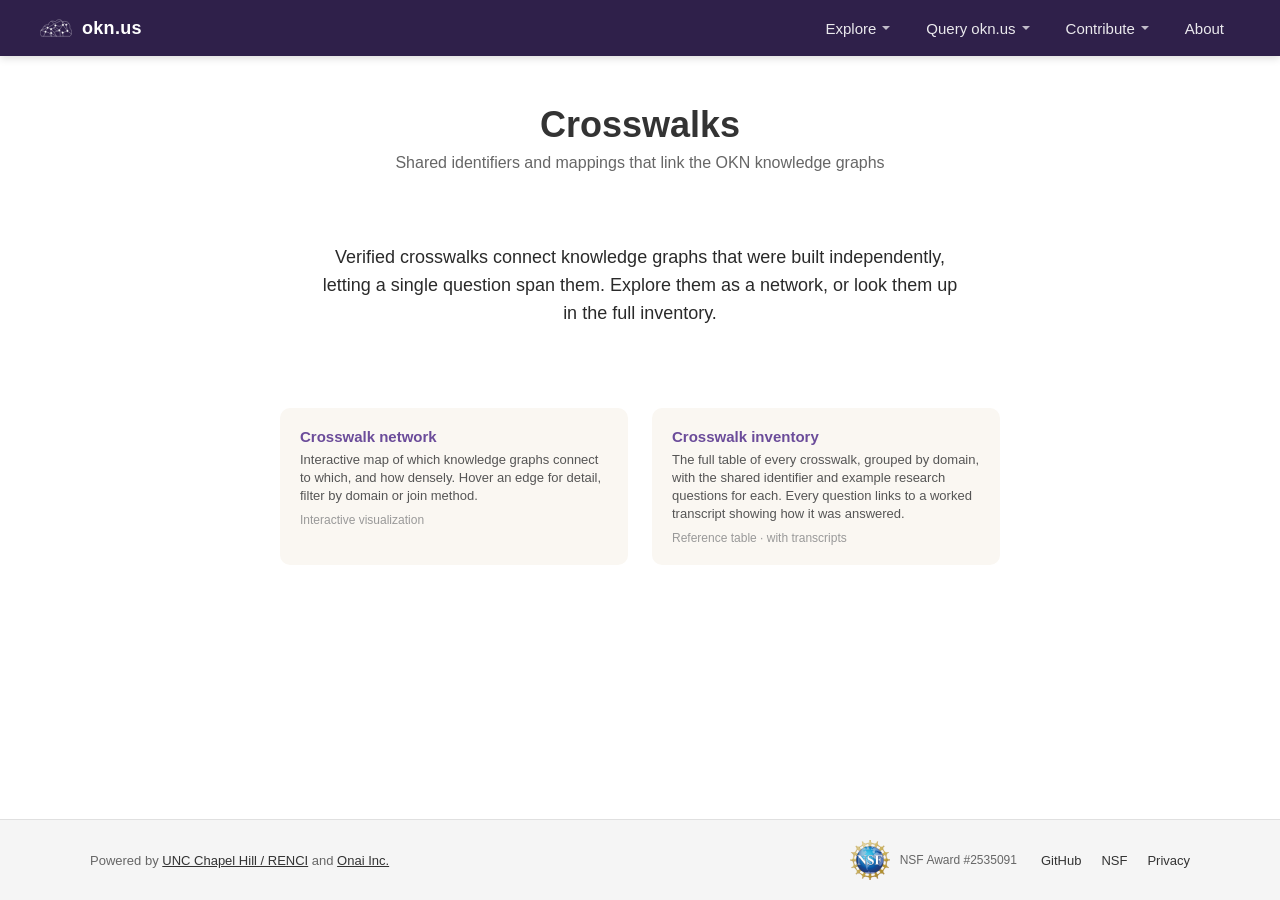
==== crosswalks.html @ b3be62c3 "okn.us redesign review build Four hero boxes (View the graphs, Explore Crosswalks, Search with AI As" ====
<!DOCTYPE html>
<html>

<head>
    <meta charset="UTF-8">
    <meta name="viewport" content="width=device-width, initial-scale=1.0">
    <title>Crosswalks — Open Knowledge Network</title>

    <link rel="icon" type="image/png" href="resources/favicon.png">

    <!-- Design System -->
    <link rel="stylesheet" type="text/css" href="css/design-system.css">

    <!-- Header Styles -->
    <link rel="stylesheet" type="text/css" href="css/header.css">

    <!-- Main Application Styles -->
    <link rel="stylesheet" type="text/css" href="css/app.css">
</head>

<body>
    <!-- Navbar -->
    <header id="site-header" class="site-navbar">
        <div class="navbar-inner">
            <div class="navbar-left">
                <button class="navbar-hamburger" id="hamburger-btn" aria-label="Menu">
                    <span></span><span></span><span></span>
                </button>
                <a href="index.html" class="navbar-brand">
                    <img src="resources/logo-small.svg" alt="OKN" class="navbar-logo" />
                    <span class="navbar-brand-text">okn.us</span>
                </a>
            </div>
            <nav class="navbar-links" id="navbar-links">

                <div class="nav-dropdown">
                    <button class="nav-link nav-dropdown-toggle">Explore</button>
                    <div class="nav-dropdown-menu">

                        <a href="https://registry.okn.us/" class="nav-dropdown-item">Fabric</a>

                        <a href="https://registry.okn.us/registry/" class="nav-dropdown-item">okn.us Registry</a>

                        <a href="https://apps.okn.us/embeddings/" class="nav-dropdown-item">Embeddings</a>

                    </div>
                </div>

                <div class="nav-dropdown">
                    <button class="nav-link nav-dropdown-toggle">Query okn.us</button>
                    <div class="nav-dropdown-menu">

                        <a href="https://apps.okn.us/" class="nav-dropdown-item">SPARQL</a>

                        <a href="https://registry.okn.us/query/query-page/" class="nav-dropdown-item">Query Tool</a>

                        <a href="https://registry.okn.us/query/sample-query-library/" class="nav-dropdown-item">Sample Query Library</a>

                        <a href="https://okn.us/mcp" class="nav-dropdown-item">MCP Server</a>

                    </div>
                </div>

                <div class="nav-dropdown">
                    <button class="nav-link nav-dropdown-toggle">Contribute</button>
                    <div class="nav-dropdown-menu">

                        <a href="https://registry.okn.us/book/" class="nav-dropdown-item">Building Graphs</a>

                        <a href="https://registry.okn.us/help/" class="nav-dropdown-item">Uploading Graphs</a>

                    </div>
                </div>

                <a href="https://www.proto-okn.net/" class="nav-link">About</a>

            </nav>
        </div>
    </header>

    <!-- Mobile nav drawer -->
    <div class="mobile-nav-overlay" id="mobile-nav-overlay"></div>
    <nav class="mobile-nav-drawer" id="mobile-nav-drawer">
        <button class="mobile-nav-close" id="mobile-nav-close" aria-label="Close menu">&times;</button>

        <div class="mobile-nav-group">
            <span class="mobile-nav-heading">Explore</span>

            <a href="https://registry.okn.us/" class="mobile-nav-link">Fabric</a>

            <a href="https://registry.okn.us/registry/" class="mobile-nav-link">okn.us Registry</a>

            <a href="https://apps.okn.us/embeddings/" class="mobile-nav-link">Embeddings</a>

        </div>

        <div class="mobile-nav-group">
            <span class="mobile-nav-heading">Query okn.us</span>

            <a href="https://apps.okn.us/" class="mobile-nav-link">SPARQL</a>

            <a href="https://registry.okn.us/query/query-page/" class="mobile-nav-link">Query Tool</a>

            <a href="https://registry.okn.us/query/sample-query-library/" class="mobile-nav-link">Sample Query Library</a>

            <a href="https://okn.us/mcp" class="mobile-nav-link">MCP Server</a>

        </div>

        <div class="mobile-nav-group">
            <span class="mobile-nav-heading">Contribute</span>

            <a href="https://registry.okn.us/book/" class="mobile-nav-link">Building Graphs</a>

            <a href="https://registry.okn.us/help/" class="mobile-nav-link">Uploading Graphs</a>

        </div>

        <a href="https://www.proto-okn.net/" class="mobile-nav-link">About</a>

    </nav>


    <!-- Hero Section -->
    <section class="landing-hero">
        <h1 class="hero-title">Crosswalks</h1>
        <p class="hero-subtitle">Shared identifiers and mappings that link the OKN knowledge graphs</p>

        <p class="hero-blurb">Verified crosswalks connect knowledge graphs that were built independently, letting a
            single question span them. Explore them as a network, or look them up in the full inventory.</p>
    </section>

    <!-- Crosswalk destinations -->
    <section class="section-cards section-use-cases">
        <div class="section-cards-inner">
            <div class="use-cases-grid use-cases-grid-two">

                <a href="https://sbl-sdsc.github.io/mcp-okn/docs/crosswalks/crosswalk-network.html" class="use-case-card" target="_blank" rel="noopener noreferrer">
                    <strong class="use-case-title">Crosswalk network</strong>
                    <span class="use-case-desc">Interactive map of which knowledge graphs connect to which, and how densely. Hover an edge for detail, filter by domain or join method.</span>
                    <span class="use-case-graphs">Interactive visualization</span>
                </a>

                <a href="https://sbl-sdsc.github.io/mcp-okn/docs/crosswalks/proto-okn-crosswalk-inventory.html" class="use-case-card" target="_blank" rel="noopener noreferrer">
                    <strong class="use-case-title">Crosswalk inventory</strong>
                    <span class="use-case-desc">The full table of every crosswalk, grouped by domain, with the shared identifier and example research questions for each. Every question links to a worked transcript showing how it was answered.</span>
                    <span class="use-case-graphs">Reference table · with transcripts</span>
                </a>

            </div>
        </div>
    </section>


    <!-- Footer -->
    <footer class="site-footer">
        <div class="footer-inner">
            <div class="footer-left">
                <span class="footer-powered">Powered by <a href="https://renci.org/" target="_blank" rel="noopener noreferrer" class="footer-link-inline">UNC Chapel Hill / RENCI</a> and <a href="http://www.onai.com" target="_blank" rel="noopener noreferrer" class="footer-link-inline">Onai Inc.</a></span>
            </div>
            <div class="footer-nsf">
                <img src="resources/NSF_Official_logo_RGB.png" alt="National Science Foundation" class="nsf-logo" />
                <span class="nsf-award">NSF Award #2535091</span>
            </div>
            <div class="footer-links">

                <a href="https://github.com/frink-okn/okn-registry/" class="footer-link" target="_blank" rel="noopener noreferrer">GitHub</a>

                <a href="https://www.nsf.gov/" class="footer-link" target="_blank" rel="noopener noreferrer">NSF</a>

                <a href="https://okn.us/privacy" class="footer-link" >Privacy</a>

            </div>
        </div>
    </footer>

    <!-- Hamburger menu script -->
    <script>
    (function() {
        var btn = document.getElementById('hamburger-btn');
        var drawer = document.getElementById('mobile-nav-drawer');
        var overlay = document.getElementById('mobile-nav-overlay');
        var closeBtn = document.getElementById('mobile-nav-close');
        function openMenu() { drawer.classList.add('open'); overlay.classList.add('visible'); document.body.style.overflow = 'hidden'; }
        function closeMenu() { drawer.classList.remove('open'); overlay.classList.remove('visible'); document.body.style.overflow = ''; }
        btn.addEventListener('click', openMenu);
        closeBtn.addEventListener('click', closeMenu);
        overlay.addEventListener('click', closeMenu);
    })();
    </script>

</body>

</html>
---- css/design-system.css ----
/**
 * Proto-OKN Design System
 * CSS Custom Properties and Design Tokens
 */

:root {
    /* ===== Color Palette ===== */
    --color-primary-purple: #6B4C9A;
    --color-light-purple: #9659FF;
    --color-purple-gradient-start: #6B4C9A;
    --color-purple-gradient-end: #8B6CB8;
    --color-border-purple: #D4C5E8;
    --color-background-light: #FAFAFA;
    --color-background-white: #FFFFFF;
    --color-background-gray: #F5F5F5;
    --color-background-code: #F5F5F5;
    --color-text-dark: #333333;
    --color-text-gray: #666666;
    --color-text-light: #999999;
    --color-border-light: #E0E0E0;
    --color-border-medium: #D0D0D0;
    --color-hover-background: #F5F0FA;

    /* ===== Typography ===== */
    --font-family-base: -apple-system, BlinkMacSystemFont, 'Segoe UI', 'Roboto', 'Helvetica Neue', Arial, sans-serif, 'Apple Color Emoji', 'Segoe UI Emoji', 'Segoe UI Symbol';
    --font-family-monospace: 'SF Mono', Monaco, 'Cascadia Code', 'Roboto Mono', Consolas, 'Courier New', monospace;

    /* Font Sizes */
    --font-size-xs: 0.75rem;      /* 12px */
    --font-size-sm: 0.875rem;     /* 14px */
    --font-size-base: 1rem;       /* 16px */
    --font-size-lg: 1.125rem;     /* 18px */
    --font-size-xl: 1.25rem;      /* 20px */
    --font-size-2xl: 1.5rem;      /* 24px */
    --font-size-3xl: 1.875rem;    /* 30px */
    --font-size-4xl: 2.25rem;     /* 36px */

    /* Font Weights */
    --font-weight-normal: 400;
    --font-weight-medium: 500;
    --font-weight-semibold: 600;
    --font-weight-bold: 700;

    /* Line Heights */
    --line-height-tight: 1.25;
    --line-height-normal: 1.5;
    --line-height-relaxed: 1.75;

    /* ===== Spacing Scale ===== */
    --spacing-xs: 0.25rem;        /* 4px */
    --spacing-sm: 0.5rem;         /* 8px */
    --spacing-md: 0.75rem;        /* 12px */
    --spacing-base: 1rem;         /* 16px */
    --spacing-lg: 1.25rem;        /* 20px */
    --spacing-xl: 1.5rem;         /* 24px */
    --spacing-2xl: 2rem;          /* 32px */
    --spacing-3xl: 2.5rem;        /* 40px */
    --spacing-4xl: 3rem;          /* 48px */

    /* ===== Border Radius ===== */
    --radius-sm: 0.25rem;         /* 4px */
    --radius-base: 0.5rem;        /* 8px */
    --radius-md: 0.625rem;        /* 10px */
    --radius-lg: 0.75rem;         /* 12px */
    --radius-xl: 1.25rem;         /* 20px */
    --radius-pill: 624.9375rem;   /* 9999px - pill shape */
    --radius-circle: 50%;

    /* ===== Shadows ===== */
    --shadow-sm: 0 1px 2px 0 rgba(0, 0, 0, 0.05);
    --shadow-base: 0 2px 4px rgba(0, 0, 0, 0.1);
    --shadow-md: 0 4px 6px -1px rgba(0, 0, 0, 0.1), 0 2px 4px -1px rgba(0, 0, 0, 0.06);
    --shadow-lg: 0 10px 15px -3px rgba(0, 0, 0, 0.1), 0 4px 6px -2px rgba(0, 0, 0, 0.05);
    --shadow-xl: 0 10px 40px rgba(0, 0, 0, 0.2);
    --shadow-modal: 0 20px 25px -5px rgba(0, 0, 0, 0.1), 0 10px 10px -5px rgba(0, 0, 0, 0.04);

    /* ===== Z-Index Scale ===== */
    --z-index-base: 1;
    --z-index-dropdown: 1000;
    --z-index-modal: 9999;
    --z-index-overlay: 9998;
    --z-index-hamburger: 10000;
    --z-index-tooltip: 10001;

    /* ===== Transitions ===== */
    --transition-fast: 0.15s ease;
    --transition-base: 0.2s ease;
    --transition-slow: 0.3s ease;
    --transition-all: all 0.2s ease;

    /* ===== Component Specific ===== */
    --button-padding-sm: 0.5rem 1rem;
    --button-padding-base: 0.625rem 1.25rem;
    --button-padding-lg: 0.875rem 2rem;

    --input-padding: 0.75rem 1rem;
    --input-border-width: 2px;

    --modal-max-width: 600px;
    --modal-padding: 2rem;

    --header-height: auto;
    --header-padding: 1rem 1.25rem;
}

/* ===== Dark Mode Support (Future) ===== */
@media (prefers-color-scheme: dark) {
    :root {
        /* Dark mode colors would go here */
        /* Currently not implemented per design specs */
    }
}

/* ===== Utility Classes ===== */
.sr-only {
    position: absolute;
    width: 1px;
    height: 1px;
    padding: 0;
    margin: -1px;
    overflow: hidden;
    clip: rect(0, 0, 0, 0);
    white-space: nowrap;
    border-width: 0;
}
---- css/header.css ----
/* Proto-OKN Navbar Styles
 * Modern top navbar matching frink.renci.org design
 */

/* ===== Site Navbar ===== */
.site-navbar {
    background: #2f204a;
    position: sticky;
    top: 0;
    z-index: var(--z-index-dropdown, 1000);
    box-shadow: 0 2px 8px rgba(0, 0, 0, 0.15);
}

.navbar-inner {
    max-width: 1200px;
    margin: 0 auto;
    display: flex;
    align-items: center;
    justify-content: space-between;
    padding: 0 24px;
    height: 56px;
}

/* ===== Left: Hamburger + Brand ===== */
.navbar-left {
    display: flex;
    align-items: center;
    gap: 16px;
}

.navbar-hamburger {
    display: none;
    flex-direction: column;
    justify-content: center;
    gap: 5px;
    background: none;
    border: none;
    cursor: pointer;
    padding: 4px;
    width: 32px;
    height: 32px;
}

.navbar-hamburger span {
    display: block;
    width: 22px;
    height: 2px;
    background: white;
    border-radius: 1px;
    transition: var(--transition-base, 0.2s ease);
}

.navbar-brand {
    display: flex;
    align-items: center;
    gap: 10px;
    text-decoration: none;
    color: white;
}

.navbar-logo {
    width: 32px;
    height: 32px;
    filter: brightness(0) invert(1);
}

.navbar-brand-text {
    font-size: 18px;
    font-weight: 700;
    color: white;
    letter-spacing: 0.3px;
}

/* ===== Right: Nav Links ===== */
.navbar-links {
    display: flex;
    align-items: center;
    gap: 4px;
}

.nav-link {
    color: rgba(255, 255, 255, 0.9);
    text-decoration: none;
    font-size: 15px;
    font-weight: 500;
    padding: 8px 16px;
    border-radius: 6px;
    transition: var(--transition-base, 0.2s ease);
    background: none;
    border: none;
    cursor: pointer;
    font-family: inherit;
}

.nav-link:hover {
    color: white;
    background: rgba(255, 255, 255, 0.15);
}

/* ===== Dropdown ===== */
.nav-dropdown {
    position: relative;
}

.nav-dropdown-toggle {
    display: flex;
    align-items: center;
    gap: 4px;
}

.nav-dropdown-toggle::after {
    content: '';
    display: inline-block;
    width: 0;
    height: 0;
    border-left: 4px solid transparent;
    border-right: 4px solid transparent;
    border-top: 4px solid rgba(255, 255, 255, 0.7);
    margin-left: 2px;
    transition: transform 0.2s ease;
}

.nav-dropdown-menu {
    display: none;
    position: absolute;
    top: 100%;
    right: 0;
    margin-top: 4px;
    background: white;
    border-radius: 8px;
    box-shadow: 0 8px 24px rgba(0, 0, 0, 0.15);
    min-width: 200px;
    padding: 6px 0;
    z-index: 1001;
}

.nav-dropdown:hover .nav-dropdown-menu,
.nav-dropdown:focus-within .nav-dropdown-menu {
    display: block;
}

.nav-dropdown-item {
    display: block;
    padding: 10px 20px;
    color: #333;
    text-decoration: none;
    font-size: 14px;
    font-weight: 500;
    transition: background 0.15s ease;
}

.nav-dropdown-item:hover {
    background: var(--color-hover-background, #F5F0FA);
    color: var(--color-primary-purple, #6B4C9A);
}

/* ===== Mobile Nav Overlay ===== */
.mobile-nav-overlay {
    position: fixed;
    top: 0;
    left: 0;
    right: 0;
    bottom: 0;
    background: rgba(0, 0, 0, 0.5);
    z-index: 9998;
    opacity: 0;
    pointer-events: none;
    transition: opacity 0.3s ease;
}

.mobile-nav-overlay.visible {
    opacity: 1;
    pointer-events: auto;
}

/* ===== Mobile Nav Drawer ===== */
.mobile-nav-drawer {
    position: fixed;
    top: 0;
    left: 0;
    width: 280px;
    height: 100vh;
    background: white;
    box-shadow: none;
    z-index: 9999;
    transform: translateX(-100%);
    transition: transform 0.3s ease, box-shadow 0.3s ease;
    padding: 0;
    overflow-y: auto;
    display: flex;
    flex-direction: column;
}

.mobile-nav-drawer.open {
    transform: translateX(0);
    box-shadow: 2px 0 12px rgba(0, 0, 0, 0.2);
    padding: 20px;
}

.mobile-nav-close {
    align-self: flex-end;
    background: none;
    border: none;
    font-size: 28px;
    color: #666;
    cursor: pointer;
    padding: 0;
    width: 36px;
    height: 36px;
    display: flex;
    align-items: center;
    justify-content: center;
    margin-bottom: 16px;
    border-radius: 6px;
    transition: background 0.2s ease;
}

.mobile-nav-close:hover {
    background: #F5F0FA;
    color: var(--color-primary-purple, #6B4C9A);
}

.mobile-nav-group {
    margin-bottom: 16px;
}

.mobile-nav-heading {
    display: block;
    font-size: 12px;
    font-weight: 700;
    text-transform: uppercase;
    letter-spacing: 0.8px;
    color: #999;
    padding: 8px 12px 4px;
}

.mobile-nav-link {
    display: block;
    color: #333;
    text-decoration: none;
    padding: 10px 12px;
    border-radius: 6px;
    font-size: 15px;
    font-weight: 500;
    transition: background 0.15s ease;
}

.mobile-nav-link:hover {
    background: #F5F0FA;
    color: var(--color-primary-purple, #6B4C9A);
}

/* ===== Responsive ===== */
@media (max-width: 768px) {
    .navbar-hamburger {
        display: flex;
    }

    .navbar-links {
        display: none;
    }
}

/* ===== Landing Hero ===== */
.landing-hero {
    text-align: center;
    padding: 48px 24px 40px;
    background: white;
}

.landing-hero .hero-title {
    font-size: 36px;
    font-weight: 700;
    color: #333;
    margin: 0 0 8px;
}

.landing-hero .hero-subtitle {
    font-size: 16px;
    color: #666;
    margin: 0 0 36px;
}

.landing-hero .hero-blurb {
    /* Explanatory paragraph shown BELOW the hero buttons.
       Distinct from .hero-subtitle (the tagline above the buttons). */
    max-width: 640px;
    margin: 72px auto 0;
    font-size: 18px;
    font-weight: 500;
    line-height: 1.55;
    color: #2A2A2A;
    text-align: center;
}

/* ===== Hero Buttons ===== */
.hero-buttons {
    display: flex;
    justify-content: center;
    gap: 24px;
    max-width: 1120px;
    margin: 0 auto;
}

.hero-btn {
    flex: 1;
    max-width: 260px;
    display: flex;
    flex-direction: column;
    align-items: center;
    gap: 10px;
    padding: 28px 24px;
    background: white;
    border: 1px solid #E0E0E0;
    border-radius: 14px;
    text-decoration: none;
    color: inherit;
    transition: box-shadow 0.2s ease, transform 0.2s ease, border-color 0.2s ease;
    cursor: pointer;
}

.hero-btn:hover {
    box-shadow: 0 8px 24px rgba(0, 0, 0, 0.1);
    transform: translateY(-3px);
    border-color: #C0C0C0;
}


.hero-btn-icon {
    width: 40px;
    height: 40px;
    display: flex;
    align-items: center;
    justify-content: center;
    color: var(--color-primary-purple, #6B4C9A);
}

.hero-btn-icon svg {
    width: 32px;
    height: 32px;
}

.hero-btn-label {
    font-size: 16px;
    font-weight: 600;
    line-height: 1.3;
}

.hero-btn-desc {
    font-size: 13px;
    color: #888;
    line-height: 1.4;
    text-align: center;
}

/* Two-up before the single-column breakpoint, so four cards don't crush. */
@media (max-width: 1100px) {
    .hero-buttons {
        flex-wrap: wrap;
        max-width: 560px;
    }

    .hero-btn {
        flex: 1 1 240px;
    }
}

@media (max-width: 700px) {
    .hero-buttons {
        flex-direction: column;
        align-items: center;
    }

    .hero-btn {
        max-width: 100%;
        width: 100%;
    }

    .landing-hero .hero-blurb {
        font-size: 16px;
        margin-top: 48px;
        padding: 0 16px;
    }
}

/* ===== Prose Page (Contribute Compute) ===== */
.prose-page {
    flex: 1 0 auto;
    padding: 48px 24px;
    background: white;
}

.prose-inner {
    max-width: 740px;
    margin: 0 auto;
}

.prose-inner h1 {
    font-size: 32px;
    font-weight: 700;
    color: #333;
    margin: 0 0 20px;
    line-height: 1.3;
}

.prose-inner h2 {
    font-size: 22px;
    font-weight: 600;
    color: #2f204a;
    margin: 32px 0 12px;
    line-height: 1.3;
}

.prose-inner p {
    font-size: 16px;
    color: #444;
    line-height: 1.7;
    margin: 0 0 16px;
}

.prose-lead {
    font-size: 18px !important;
    color: #555 !important;
    font-weight: 500;
    border-left: 4px solid #2f204a;
    padding-left: 16px;
    margin-bottom: 28px !important;
}

.prose-inner h3 {
    font-size: 18px;
    font-weight: 600;
    color: #333;
    margin: 24px 0 8px;
}

.prose-inner ul,
.prose-inner ol {
    padding-left: 24px;
    margin: 0 0 16px;
}

.prose-inner li {
    font-size: 16px;
    color: #444;
    line-height: 1.7;
    margin-bottom: 6px;
}

.config-list {
    margin: 16px 0 24px !important;
}

.config-list > li {
    margin-bottom: 16px;
    font-size: 16px;
    color: #444;
}

.config-list > li > strong {
    color: #2f204a;
    font-size: 17px;
}

.config-list ul {
    margin: 6px 0 0;
    padding-left: 20px;
}

.config-list ul li {
    font-size: 15px;
    margin-bottom: 2px;
    line-height: 1.5;
}

.prose-inner pre {
    background: #f5f5f5;
    border: 1px solid #e0e0e0;
    border-radius: 6px;
    padding: 16px;
    overflow-x: auto;
    margin: 0 0 16px;
}

.prose-inner code {
    font-family: "SFMono-Regular", Consolas, "Liberation Mono", Menlo, monospace;
    font-size: 14px;
}

.prose-inner p code,
.prose-inner li code,
.prose-inner td code {
    background: #f0eff3;
    padding: 2px 6px;
    border-radius: 3px;
    font-size: 14px;
}

.prose-table {
    width: 100%;
    border-collapse: collapse;
    margin: 0 0 16px;
    font-size: 15px;
}

.prose-table th,
.prose-table td {
    text-align: left;
    padding: 10px 14px;
    border-bottom: 1px solid #e0e0e0;
    color: #444;
}

.prose-table th {
    font-weight: 600;
    color: #2f204a;
    background: #f9f8fb;
}

.prose-updated {
    font-size: 13px !important;
    color: #999 !important;
    margin-top: 40px !important;
    font-style: italic;
}

/* ===== Static Content Sections ===== */

#app {
    flex: 0 0 auto;
}

.static-content {
    flex: 1 0 auto;
    transition: opacity 0.3s ease;
}

.section-cards {
    padding: 40px 24px;
    background: var(--color-background-light, #FAFAFA);
}

.section-use-cases {
    background: white;
}

.section-cards-inner {
    max-width: 1100px;
    margin: 0 auto;
}

.section-cards-header {
    display: flex;
    align-items: baseline;
    justify-content: space-between;
    margin-bottom: 20px;
}

.section-cards-title {
    font-size: 22px;
    font-weight: 700;
    color: #333;
    margin: 0 0 20px;
}

.section-cards-view-all {
    color: var(--color-primary-purple, #6B4C9A);
    text-decoration: none;
    font-size: 14px;
    font-weight: 600;
    white-space: nowrap;
}

.section-cards-view-all:hover {
    text-decoration: underline;
}

/* Knowledge Graph Cards */
.cards-grid {
    display: grid;
    grid-template-columns: repeat(3, 1fr);
    gap: 20px;
}

/* ---------------------------------------------------------------- */
/* KG carousel                                                        */
/* ---------------------------------------------------------------- */
/* Horizontal scrolling rail of fixed-width cards. The track scrolls
   natively (mouse wheel, trackpad, touch); the left/right arrows
   are progressive enhancement wired up in scripts.js.

   Cards keep their width so 40+ entries don't squeeze together.
   Scroll-snap aligns each card to the start of the viewport when
   the user pages with the arrows or flicks on touch. */

.kg-carousel {
    position: relative;
    /* Padding leaves room for the arrow buttons without overlapping
       card content. */
    padding: 0 44px;
}

.kg-carousel-track {
    display: flex;
    gap: 20px;
    overflow-x: auto;
    overflow-y: hidden;
    scroll-snap-type: x mandatory;
    scroll-behavior: smooth;
    /* Hide native scrollbar — arrows + trackpad gestures replace it.
       Kept for keyboard / accessibility on platforms that always
       show the bar. */
    scrollbar-width: thin;
    -webkit-overflow-scrolling: touch;
}

.kg-carousel-track .kg-card {
    flex: 0 0 280px;          /* fixed width so cards don't shrink */
    scroll-snap-align: start;
}

.kg-carousel-arrow {
    position: absolute;
    top: 50%;
    transform: translateY(-50%);
    width: 36px;
    height: 36px;
    border-radius: 50%;
    border: 1px solid #E0E0E0;
    background: white;
    color: #555;
    font-size: 24px;
    line-height: 1;
    font-weight: 600;
    cursor: pointer;
    display: flex;
    align-items: center;
    justify-content: center;
    box-shadow: 0 2px 6px rgba(0, 0, 0, 0.08);
    transition: background 0.15s ease, color 0.15s ease, opacity 0.15s ease;
    z-index: 1;
    /* Slight nudge so the glyph appears centered. */
    padding: 0 0 2px 0;
}

.kg-carousel-arrow.left  { left: 0; }
.kg-carousel-arrow.right { right: 0; }

.kg-carousel-arrow:hover:not([disabled]) {
    background: #f4f4f4;
    color: #222;
}

.kg-carousel-arrow[disabled] {
    opacity: 0.35;
    cursor: default;
}

.kg-card {
    background: white;
    border: 1px solid #E0E0E0;
    border-radius: 10px;
    padding: 20px;
    transition: box-shadow 0.2s ease, transform 0.2s ease;
    text-decoration: none;
    color: inherit;
    display: block;
    cursor: pointer;
}

.kg-card:hover {
    box-shadow: 0 4px 16px rgba(0, 0, 0, 0.08);
    transform: translateY(-2px);
}

.kg-card-header {
    display: flex;
    align-items: center;
    gap: 8px;
    margin-bottom: 8px;
}

.kg-status-dot {
    width: 8px;
    height: 8px;
    border-radius: 50%;
    flex-shrink: 0;
}

.kg-card-name {
    font-size: 16px;
    color: #333;
}

.kg-card-desc {
    font-size: 14px;
    color: #666;
    line-height: 1.5;
    margin: 0 0 12px;
}

.kg-card-tag {
    display: inline-block;
    font-size: 12px;
    font-weight: 600;
    padding: 4px 12px;
    border-radius: 12px;
    border: none;
}

/* Use Case Cards */
.use-cases-grid {
    display: grid;
    grid-template-columns: repeat(5, 1fr);
    gap: 16px;
}

.use-case-card {
    background: #FAF7F2;
    border-radius: 10px;
    padding: 20px;
    display: flex;
    flex-direction: column;
    gap: 4px;
    transition: box-shadow 0.2s ease, transform 0.2s ease;
    cursor: pointer;
    text-decoration: none;
    color: inherit;
}

.use-case-card:hover {
    box-shadow: 0 4px 16px rgba(0, 0, 0, 0.06);
    transform: translateY(-2px);
}

/* Two-destination variant of the use-case grid (crosswalks page). */
.use-cases-grid.use-cases-grid-two {
    grid-template-columns: repeat(2, 1fr);
    gap: 24px;
    max-width: 720px;
    margin: 0 auto;
}

.use-case-title {
    font-size: 15px;
    font-weight: 600;
    color: var(--color-primary-purple, #6B4C9A);
}

.use-case-desc {
    font-size: 13px;
    color: #555;
    line-height: 1.4;
    margin-top: 2px;
}

.use-case-graphs {
    font-size: 12px;
    color: #999;
    margin-top: 4px;
}

/* ===== Footer ===== */
.site-footer {
    background: #F5F5F5;
    border-top: 1px solid #E0E0E0;
    padding: 20px 24px;
    margin-top: auto;
}

.footer-inner {
    max-width: 1100px;
    margin: 0 auto;
    display: flex;
    align-items: center;
    justify-content: space-between;
    gap: 24px;
}

.footer-left {
    flex: 1;
}

.footer-powered {
    font-size: 13px;
    color: #666;
}

.footer-nsf {
    display: flex;
    align-items: center;
    gap: 10px;
    flex-shrink: 0;
}

.nsf-logo {
    height: 40px;
    width: auto;
}

.nsf-award {
    font-size: 12px;
    color: #666;
    white-space: nowrap;
}

.footer-links {
    display: flex;
    gap: 20px;
    flex-shrink: 0;
}

.footer-link {
    font-size: 13px;
    color: #333;
    text-decoration: none;
    font-weight: 500;
    transition: color 0.15s ease;
}

.footer-link:hover {
    color: var(--color-primary-purple, #6B4C9A);
}

.footer-link-inline {
    color: #333;
    font-weight: 500;
    text-decoration: underline;
}

.footer-link-inline:hover {
    color: var(--color-primary-purple, #6B4C9A);
}

/* ===== Responsive Cards ===== */
/* Five use-case cards get too narrow below full width; step down to three. */
@media (max-width: 1050px) {
    .use-cases-grid {
        grid-template-columns: repeat(3, 1fr);
    }
}

@media (max-width: 900px) {
    .cards-grid {
        grid-template-columns: repeat(2, 1fr);
    }

    .use-cases-grid {
        grid-template-columns: repeat(2, 1fr);
    }
}

@media (max-width: 600px) {
    .cards-grid {
        grid-template-columns: 1fr;
    }

    .use-cases-grid,
    .use-cases-grid.use-cases-grid-two {
        grid-template-columns: 1fr;
    }

    .footer-inner {
        flex-direction: column;
        gap: 16px;
        text-align: center;
    }

    .footer-left {
        flex: none;
    }
}
---- css/app.css ----
/* Proto-OKN Demonstrator - Main Application Styles
 * Extracted from index.html inline styles
 * This file contains all component and layout styles for the WASM application
 */

/* ===== Base Styles ===== */
html {
    height: 100%;
    overflow-x: hidden;
}

body {
    font-family: var(--font-family-base, -apple-system, BlinkMacSystemFont, 'Segoe UI', 'Roboto', 'Helvetica Neue', Arial, sans-serif);
    margin: 0;
    padding: 0;
    background-color: white;
    color: var(--color-text-dark, #333333);
    min-height: 100%;
    display: flex;
    flex-direction: column;
}

/* ===== Layout ===== */
.page {
    display: grid;
    grid-template-rows: auto auto;
    gap: 10px;
}

.description {
    padding-left: 20px;
    padding-right: 20px;
    padding-top: 0px;
    padding-bottom: 20px;
    display: flex;
    justify-content: space-between;
    align-items: center;
}

.main-input-area-container {
    width: 100%;
    margin: 0 auto;
}

.settings-row {
    text-align: right;
    margin-bottom: 10px;
}

.input-area {
    display: grid;
    grid-template-rows: auto auto;
    gap: 8px;
    width: min(900px, 80%);
    margin: 0 auto;
    padding: 20px;
}

.input-row {
    display: flex;
    flex-direction: column;
    gap: 10px;
}

.impressum {
    background-color: #f2f2f2;
    padding: 20px;
    text-align: center;
}

/* ===== Loading Spinner ===== */
.loader {
    border: 0px solid #f3f3f3;
    border-radius: 50%;
    width: 60px;
    height: 60px;
    display: flex;
    align-items: center;
    justify-content: center;
    animation: spin 2s linear infinite;
}

@keyframes spin {
    0% {
        transform: rotate(0deg);
    }
    100% {
        transform: rotate(360deg);
    }
}

/* ===== Header Styles (REMOVED - Now in header.css) ===== */
/* Header is now server-rendered, see frontend/css/header.css */

/* ===== Button Styles ===== */
.button {
    display: inline-block;
    position: relative;
    margin: 10px;
    padding: 10px 20px;
    height: auto;
    min-height: 48px;
    line-height: 1.5;
    text-align: center;
    text-decoration: none;
    font-size: var(--font-size-sm, 14px);
    font-weight: var(--font-weight-semibold, 600);
    border-radius: var(--radius-md, 10px);
    background-color: var(--color-primary-purple, #6B4C9A);
    color: white;
    border: none;
    box-shadow: var(--shadow-sm, 0 1px 2px 0 rgba(0, 0, 0, 0.05));
    transition: var(--transition-all, all 0.2s ease);
    cursor: pointer;
}

.button:hover {
    background-color: #5A3B7E;
    box-shadow: var(--shadow-md, 0 4px 6px -1px rgba(0, 0, 0, 0.1));
}

.button:active {
    transform: translateY(1px);
    box-shadow: var(--shadow-sm, 0 1px 2px 0 rgba(0, 0, 0, 0.05));
}

/* Primary Button */
.btn-primary {
    background-color: var(--color-primary-purple, #6B4C9A);
    color: white;
    border: none;
    border-radius: var(--radius-md, 10px);
    padding: var(--button-padding-base, 10px 20px);
    font-size: var(--font-size-sm, 14px);
    font-weight: var(--font-weight-semibold, 600);
    cursor: pointer;
    transition: var(--transition-all, all 0.2s ease);
    box-shadow: var(--shadow-sm, 0 1px 2px 0 rgba(0, 0, 0, 0.05));
}

.btn-primary:hover {
    background-color: #5A3B7E;
    box-shadow: var(--shadow-md, 0 4px 6px -1px rgba(0, 0, 0, 0.1));
}

/* Secondary Button */
.btn-secondary {
    background-color: white;
    color: var(--color-primary-purple, #6B4C9A);
    border: 2px solid var(--color-primary-purple, #6B4C9A);
    border-radius: var(--radius-md, 10px);
    padding: var(--button-padding-base, 10px 20px);
    font-size: var(--font-size-sm, 14px);
    font-weight: var(--font-weight-semibold, 600);
    cursor: pointer;
    transition: var(--transition-all, all 0.2s ease);
}

.btn-secondary:hover {
    background-color: var(--color-hover-background, #F5F0FA);
}

/* Icon Button (Circular) */
.btn-icon {
    width: 48px;
    height: 48px;
    border-radius: var(--radius-circle, 50%);
    background-color: var(--color-primary-purple, #6B4C9A);
    color: white;
    border: none;
    display: flex;
    align-items: center;
    justify-content: center;
    cursor: pointer;
    transition: var(--transition-base, 0.2s ease);
    padding: 0;
    font-size: 20px;
    box-shadow: var(--shadow-sm, 0 1px 2px 0 rgba(0, 0, 0, 0.05));
}

.btn-icon:hover {
    background-color: #7D5BAD;
    box-shadow: var(--shadow-md, 0 4px 6px -1px rgba(0, 0, 0, 0.1));
}

.btn-icon:active {
    transform: scale(0.95);
}

/* Arrow Button (Pill-shaped) */
.btn-arrow {
    min-width: 56px;
    height: 48px;
    border-radius: 24px;
    background-color: var(--color-primary-purple, #6B4C9A);
    color: white;
    border: none;
    display: flex;
    align-items: center;
    justify-content: center;
    cursor: pointer;
    transition: var(--transition-base, 0.2s ease);
    padding: 0 20px;
    font-size: 24px;
    font-weight: bold;
    box-shadow: var(--shadow-sm, 0 1px 2px 0 rgba(0, 0, 0, 0.05));
}

.btn-arrow:hover {
    background-color: #7D5BAD;
    box-shadow: var(--shadow-md, 0 4px 6px -1px rgba(0, 0, 0, 0.1));
}

.btn-arrow:active {
    transform: scale(0.95);
}

.select {
    -webkit-appearance: menulist-button;
    -moz-appearance: none;
    display: inline-block;
    position: relative;
    margin: 10px;
    padding: 0 20px;
    height: 50px;
    text-align: center;
    text-decoration: none;
    font: bold 12px/25px Arial, sans-serif;
    text-shadow: 1px 1px 1px rgba(255, 255, 255, .22);
    -webkit-border-radius: 30px;
    -moz-border-radius: 30px;
    border-radius: 30px;
    -webkit-box-shadow: 1px 1px 1px rgba(0, 0, 0, .29), inset 1px 1px 1px rgba(255, 255, 255, .44);
    -moz-box-shadow: 1px 1px 1px rgba(0, 0, 0, .29), inset 1px 1px 1px rgba(255, 255, 255, .44);
    box-shadow: 1px 1px 1px rgba(0, 0, 0, .29), inset 1px 1px 1px rgba(255, 255, 255, .44);
    -webkit-transition: all 0.15s ease;
    -moz-transition: all 0.15s ease;
    -o-transition: all 0.15s ease;
    -ms-transition: all 0.15s ease;
    transition: all 0.15s ease;
}

.oval-link {
    display: inline-block;
    padding: 10px 20px;
    text-align: center;
    text-decoration: none;
    color: rgb(0, 0, 0);
    background-color: #ffffff;
    border: 1px solid #7e7e7e;
    border-radius: 50px;
}

.oval-link:hover {
    background-color: #e7e7e7;
}

.input-mode-toggle-link,
.mode-toggle-btn {
    display: inline-block;
    padding: 8px 20px;
    text-align: center;
    text-decoration: none;
    font-size: var(--font-size-sm, 14px);
    font-weight: var(--font-weight-medium, 500);
    color: var(--color-primary-purple, #6B4C9A);
    background-color: white;
    border-radius: var(--radius-xl, 20px);
    border: 2px solid var(--color-primary-purple, #6B4C9A);
    cursor: pointer;
    transition: var(--transition-all, all 0.2s ease);
}

.input-mode-toggle-link:hover,
.mode-toggle-btn:hover {
    background-color: var(--color-hover-background, #F5F0FA);
}

.input-mode-toggle-link.active,
.mode-toggle-btn.active {
    background-color: var(--color-primary-purple, #6B4C9A);
    color: white;
}

/* ===== Input Fields ===== */
.text-field-input {
    display: flex;
    gap: 10px;
    width: 100%;
    margin: 10px 0;
}

.text-field-input textarea {
    flex: 1;
    width: 100%;
}

.textarea {
    resize: none;
    margin: 0;
    padding: var(--input-padding, 12px 16px);
    height: 48px;
    min-height: 48px;
    max-height: 48px;
    flex: 1;
    width: 100%;
    font-family: var(--font-family-base);
    font-size: var(--font-size-base, 16px);
    line-height: 1.5;
    border-radius: var(--radius-md, 10px);
    border: var(--input-border-width, 2px) solid var(--color-primary-purple, #6B4C9A);
    background-color: white;
    box-shadow: none;
    transition: var(--transition-base, 0.2s ease);
    overflow: hidden;
}

.textarea:focus {
    outline: none;
    border-color: var(--color-light-purple, #9659FF);
    box-shadow: 0 0 0 3px rgba(107, 76, 154, 0.1);
}

/* ===== Text Field (Fixed Bottom) ===== */
.fixed-text-field {
    position: fixed;
    bottom: 0;
    left: 25%;
    background-color: rgb(245, 245, 255);
    border-top: 1px solid #ccc;
    box-shadow: 0 -2px 10px rgba(0, 0, 0, 0.1);
    padding: 1rem;
    z-index: 1000;
    width: 50%;
    margin: 1rem;
    border-radius: 8px;
}

.text-field-button {
    display: inline-block;
    position: relative;
    margin: 10px;
    padding: 0 20px;
    height: 50px;
    line-height: 50px;
    text-align: center;
    text-decoration: none;
    font: bold 12px/25px Arial, sans-serif;
    text-shadow: 1px 1px 1px rgba(255, 255, 255, .22);
    -webkit-border-radius: 30px;
    -moz-border-radius: 30px;
    border-radius: 30px;
    -webkit-box-shadow: 1px 1px 1px rgba(0, 0, 0, .29), inset 1px 1px 1px rgba(255, 255, 255, .44);
    -moz-box-shadow: 1px 1px 1px rgba(0, 0, 0, .29), inset 1px 1px 1px rgba(255, 255, 255, .44);
    box-shadow: 1px 1px 1px rgba(0, 0, 0, .29), inset 1px 1px 1px rgba(255, 255, 255, .44);
    -webkit-transition: all 0.15s ease;
    -moz-transition: all 0.15s ease;
    -o-transition: all 0.15s ease;
    -ms-transition: all 0.15s ease;
    transition: all 0.15s ease;
}

.text-field-textarea {
    resize: none;
    margin: 10px;
    padding: 10px 20px;
    height: 40px;
    width: 100%;
    font: normal 12px/15px Arial, sans-serif;
    text-shadow: 1px 1px 1px rgba(255, 255, 255, .22);
    -webkit-border-radius: 30px;
    -moz-border-radius: 30px;
    border-radius: 30px;
    -webkit-box-shadow: 1px 1px 1px rgba(0, 0, 0, .29), inset 1px 1px 1px rgba(255, 255, 255, .44);
    -moz-box-shadow: 1px 1px 1px rgba(0, 0, 0, .29), inset 1px 1px 1px rgba(255, 255, 255, .44);
    box-shadow: 1px 1px 1px rgba(0, 0, 0, .29), inset 1px 1px 1px rgba(255, 255, 255, .44);
}

.text-field-header {
    margin-bottom: 0.25rem;
}

.text-field-header h3 {
    margin: 0;
    font-size: 1rem;
}

.text-field-header p {
    margin: 0;
    font-size: 0.9rem;
}

/* ===== Example Queries (Pill Buttons) ===== */
.example-queries-pills {
    display: flex;
    flex-wrap: wrap;
    gap: 8px;
    justify-content: flex-start;
}

.example-pill {
    display: inline-block;
    padding: 6px 16px;
    font-size: 13px;
    font-weight: 500;
    color: #555;
    background: white;
    border: 1px solid #D0D0D0;
    border-radius: 20px;
    cursor: pointer;
    transition: all 0.2s ease;
    font-family: inherit;
    line-height: 1.4;
}

.example-pill:hover {
    border-color: var(--color-primary-purple, #6B4C9A);
    color: var(--color-primary-purple, #6B4C9A);
    background: var(--color-hover-background, #F5F0FA);
}

/* ===== Connection Status ===== */
.connection-status {
    display: flex;
    align-items: center;
    justify-content: center;
    gap: 6px;
    font-size: 13px;
    font-weight: 600;
    margin-top: 12px;
}

.connection-status.connected {
    color: #4CAF50;
}

.connection-status.connecting {
    color: #F5A623;
}

.connection-dot {
    width: 8px;
    height: 8px;
    border-radius: 50%;
    flex-shrink: 0;
}

.connection-status.connected .connection-dot {
    background: #4CAF50;
}

.connection-status.connecting .connection-dot {
    background: #F5A623;
}

/* ===== Queries + Trust Row ===== */
.queries-trust-row {
    display: flex;
    align-items: flex-start;
    justify-content: space-between;
    gap: 12px;
    margin-top: 8px;
}

.trust-settings-btn {
    display: inline-flex;
    align-items: center;
    gap: 4px;
    padding: 6px 16px;
    font-size: 13px;
    font-weight: 500;
    color: #555;
    background: white;
    border: 1px solid #D0D0D0;
    border-radius: 20px;
    text-decoration: none;
    cursor: pointer;
    transition: all 0.2s ease;
    white-space: nowrap;
    flex-shrink: 0;
}

.trust-settings-btn:hover {
    border-color: var(--color-primary-purple, #6B4C9A);
    color: var(--color-primary-purple, #6B4C9A);
    background: var(--color-hover-background, #F5F0FA);
}


/* ===== Suggestions ===== */
.suggestions-container {
    padding: 0.5rem;
    display: flex;
    flex-wrap: wrap;
    gap: 0.5rem;
    margin-bottom: 1rem;
}

.suggestion-link {
    text-decoration: none;
    color: #0066cc;
    padding: 0.25rem 0.5rem;
    background-color: #f0f4f8;
    border-radius: 4px;
    font-size: 0.9rem;
}

.suggestion-link:hover {
    background-color: #e0e8f0;
}

/* ===== Tables ===== */
.output_table {
    border-collapse: collapse;
    margin: 25px 0;
    width: 100%;
    font-size: var(--font-size-sm, 14px);
    font-family: var(--font-family-base);
    min-width: 400px;
    box-shadow: var(--shadow-sm, 0 1px 2px 0 rgba(0, 0, 0, 0.05));
    border-radius: var(--radius-base, 8px);
    overflow: hidden;
}

.output_table thead tr {
    background-color: white;
    color: var(--color-primary-purple, #6B4C9A);
    font-weight: var(--font-weight-semibold, 600);
    text-align: left;
    border-bottom: 2px solid var(--color-primary-purple, #6B4C9A);
}

.output_table th,
.output_table td {
    padding: 12px 15px;
}

.output_table tbody tr {
    border-bottom: 1px solid var(--color-border-light, #E0E0E0);
}

.output_table tbody tr:nth-of-type(even) {
    background-color: var(--color-background-light, #FAFAFA);
}

.output_table tbody tr:last-of-type {
    border-bottom: none;
}

.output_table tbody tr:hover {
    background-color: var(--color-hover-background, #F5F0FA);
}

/* ===== Graph ===== */
.graph {
    display: block;
    border: 1px solid var(--color-border-light, #E0E0E0);
    border-radius: var(--radius-base, 8px);
    width: 100%;
    position: relative;
    overflow: hidden;
}

/* Graph wrapper - container for graph and zoom controls */
.graph-wrapper {
    position: relative;
}

/* Graph Zoom Controls */
.graph-zoom-controls {
    position: absolute;
    top: 12px;
    left: 12px;
    display: flex;
    flex-direction: column;
    gap: 8px;
    z-index: var(--z-index-base, 10);
}

.zoom-btn {
    width: 32px;
    height: 32px;
    background: white;
    border: 1px solid var(--color-border-medium, #D0D0D0);
    border-radius: var(--radius-sm, 4px);
    font-size: 18px;
    cursor: pointer;
    display: flex;
    align-items: center;
    justify-content: center;
    transition: var(--transition-base, 0.2s ease);
}

.zoom-btn:hover {
    border-color: var(--color-primary-purple, #6B4C9A);
    color: var(--color-primary-purple, #6B4C9A);
    background-color: var(--color-hover-background, #F5F0FA);
}

/* ===== Output Components ===== */
.output-external {
    border: 1px solid black;
}

.output-math {
    border: 0px solid black;
}

.output-image {
    display: block;
    text-align: center;
    margin-bottom: 1em;
}

.output-div-code {
    background-color: #eee;
    border: 1px solid #999;
    display: block;
    padding: 20px;
    font-family: monospace;
}

.output-image img {
    display: block;
    margin: 0 auto;
    max-width: 300px;
    width: 100%;
}

.image-description {
    font-size: smaller;
    display: block;
    margin-top: 0.5em;
}

#wasm-container {
    width: 100%;
    height: 400px;
    overflow: auto;
}

/* ===== Error Display ===== */
.error-container {
    border: 1px solid #ff4d4f;
    border-radius: 4px;
    padding: 16px;
    margin: 16px 0;
    background-color: #fff2f0;
}

.error-header {
    display: flex;
    align-items: center;
    gap: 12px;
    margin-bottom: 8px;
}

.error-header h3 {
    margin: 0;
    color: #cf1322;
    font-size: 16px;
    font-weight: 600;
}

.error-icon {
    width: 20px;
    height: 20px;
}

.error-description {
    margin-left: 32px;
    color: #595959;
}

.error-description p {
    margin: 0;
    line-height: 1.5;
}

/* ===== Feedback Component ===== */
.feedback {
    border: 1px solid #d9d9d9;
    border-radius: 4px;
    padding: 16px;
    margin: 16px 0;
    background-color: #fafafa;
}

.feedback-header {
    margin-bottom: 8px;
}

.feedback-header h3 {
    margin: 0;
    color: #262626;
    font-size: 16px;
    font-weight: 600;
}

.feedback-description {
    margin-bottom: 16px;
    color: #595959;
}

.feedback-description p {
    margin: 0;
    line-height: 1.5;
}

.feedback-input {
    margin-bottom: 12px;
}

.feedback-textarea {
    width: 100%;
    min-height: 80px;
    padding: 8px;
    border: 1px solid #ddd;
    border-radius: 4px;
    font-family: inherit;
    font-size: 13px;
    resize: vertical;
    transition: border-color 0.2s;
}

.feedback-textarea:focus {
    outline: none;
    border-color: #51a7e8;
    box-shadow: 0 0 5px rgba(81, 167, 232, 0.5);
}

.feedback-textarea:disabled {
    background-color: #f5f5f5;
    color: #999;
    cursor: not-allowed;
}

.feedback-textarea::placeholder {
    color: #999;
}

.feedback-buttons {
    display: flex;
    gap: 12px;
    justify-content: flex-start;
}

.feedback-button {
    background: none;
    border: 1px solid #d9d9d9;
    border-radius: 4px;
    padding: 8px 12px;
    cursor: pointer;
    transition: all 0.2s ease;
    display: flex;
    align-items: center;
    justify-content: center;
}

.feedback-button:hover {
    border-color: #40a9ff;
    background-color: #f0f8ff;
}

.feedback-button:hover:not(:disabled) {
    background-color: #f5f5f5;
    transform: translateY(-1px);
    box-shadow: 0 2px 4px rgba(0, 0, 0, 0.1);
}

.feedback-button:active:not(:disabled) {
    transform: translateY(0);
    box-shadow: 0 1px 2px rgba(0, 0, 0, 0.1);
}

.feedback-button.disabled,
.feedback-button:disabled {
    opacity: 0.5;
    cursor: not-allowed;
    background-color: #f0f0f0;
}

.feedback-up:hover {
    border-color: #52c41a;
    background-color: #f6ffed;
}

.feedback-up:hover:not(:disabled) {
    background-color: #e8f5e9;
    border-color: #4caf50;
}

.feedback-down:hover {
    border-color: #ff4d4f;
    background-color: #fff2f0;
}

.feedback-down:hover:not(:disabled) {
    background-color: #ffebee;
    border-color: #f44336;
}

.feedback-icon {
    width: 20px;
    height: 20px;
    display: block;
}

/* ===== SPARQL Syntax Highlighting ===== */
.keywords {
    color: #770097;
}

.variable {
    color: #2260C4;
}

.string {
    color: #00521C;
}

.prefix {
    color: #FF9842;
}

.url {
    color: #42916B;
}

/* ===== Blockly Visual Editor ===== */
.play-button {
    width: 40px;
    height: 40px;
    box-sizing: border-box;
    color: #1a73e8;
    cursor: pointer;
    display: inline-block;
    font: 500 14px / 36px var(--font-family);
    padding: 0 16px;
    position: absolute;
    right: -60px;
    bottom: -40px;
}

#blocklyDiv {
    float: left !important;
    height: 100% !important;
    width: 130% !important;
}

.blocklyFlyoutBackground {
    fill: #39272e38 !important;
}

.operate {
    height: 60%;
    width: 100%;
    display: flex;
    position: relative;
}

.main {
    height: 600px;
    width: 80%;
}

/* ===== Trust Widget ===== */
.trust-widget {
    font-family: Arial, sans-serif;
    line-height: 1.4;
}

.trust-widget .input-container {
    transition: box-shadow 0.2s ease;
}

.trust-widget .input-container:hover {
    box-shadow: 0 2px 8px rgba(0, 0, 0, 0.1);
}

.trust-widget input[type="number"]:focus {
    outline: none;
    border-color: #007acc;
    box-shadow: 0 0 0 2px rgba(0, 122, 204, 0.2);
}

.trust-widget .intermediate-container {
    transition: all 0.2s ease;
}

.trust-widget .intermediate-container:hover {
    transform: translateY(-1px);
    box-shadow: 0 3px 12px rgba(0, 122, 204, 0.15);
}

.trust-widget [id^="intermediate_"],
.trust-widget #final_result {
    transition: background-color 0.3s ease;
}

.trust-widget [id^="intermediate_"].updated,
.trust-widget #final_result.updated {
    background-color: #fff3cd !important;
    animation: valueFlash 0.6s ease;
}

@keyframes valueFlash {
    0% {
        background-color: #fff3cd;
    }
    100% {
        background-color: white;
    }
}

/* ===== Trust Panel ===== */
.trust-panel-overlay {
    position: fixed;
    top: 0;
    right: 0;
    width: 100%;
    height: 100%;
    background: rgba(0, 0, 0, 0.5);
    z-index: 1000;
    animation: fadeIn 0.3s ease;
}

.trust-panel {
    position: absolute;
    top: 0;
    right: 0;
    width: 400px;
    height: 100%;
    background: white;
    box-shadow: -2px 0 10px rgba(0, 0, 0, 0.2);
    display: flex;
    flex-direction: column;
    animation: slideIn 0.3s ease;
}

@keyframes fadeIn {
    from {
        opacity: 0;
    }
    to {
        opacity: 1;
    }
}

@keyframes slideIn {
    from {
        transform: translateX(100%);
    }
    to {
        transform: translateX(0);
    }
}

.trust-panel-header {
    padding: 20px;
    border-bottom: 1px solid #eee;
    display: flex;
    justify-content: space-between;
    align-items: center;
}

.trust-panel-content {
    flex: 1;
    padding: 20px;
    overflow-y: auto;
}

.trust-input-row {
    display: flex;
    justify-content: space-between;
    align-items: center;
    margin-bottom: 15px;
    padding: 10px;
    border: 1px solid #eee;
    border-radius: 4px;
}

.trust-panel-footer {
    padding: 20px;
    border-top: 1px solid #eee;
    display: flex;
    gap: 10px;
    justify-content: flex-end;
}

.save-btn {
    background: #007acc;
    color: white;
    border: none;
    padding: 10px 20px;
    border-radius: 4px;
    cursor: pointer;
}

.cancel-btn {
    background: #6c757d;
    color: white;
    border: none;
    padding: 10px 20px;
    border-radius: 4px;
    cursor: pointer;
}

/* ===== Modal/Dialog Styles ===== */
.modal-overlay {
    position: fixed;
    top: 0;
    left: 0;
    right: 0;
    bottom: 0;
    background: rgba(0, 0, 0, 0.5);
    display: flex;
    align-items: center;
    justify-content: center;
    z-index: var(--z-index-modal, 9999);
    animation: fadeIn 0.2s ease;
}

.modal-dialog {
    background: white;
    border-radius: var(--radius-lg, 12px);
    padding: var(--modal-padding, 32px);
    max-width: var(--modal-max-width, 600px);
    width: 90%;
    box-shadow: var(--shadow-xl, 0 10px 40px rgba(0, 0, 0, 0.2));
    animation: slideUp 0.3s ease;
}

@keyframes slideUp {
    from {
        transform: translateY(20px);
        opacity: 0;
    }
    to {
        transform: translateY(0);
        opacity: 1;
    }
}

.modal-header {
    font-size: var(--font-size-xl, 20px);
    font-weight: var(--font-weight-semibold, 600);
    color: var(--color-text-dark, #333);
    margin-bottom: var(--spacing-base, 16px);
}

.modal-section {
    margin-bottom: var(--spacing-xl, 24px);
}

.modal-label {
    font-size: var(--font-size-sm, 14px);
    color: var(--color-primary-purple, #6B4C9A);
    font-weight: var(--font-weight-semibold, 600);
    margin-bottom: var(--spacing-sm, 8px);
    display: block;
}

.modal-value {
    font-size: var(--font-size-base, 16px);
    color: var(--color-text-dark, #333);
    margin-bottom: var(--spacing-base, 16px);
    line-height: var(--line-height-normal, 1.5);
}

.modal-code-box {
    background: var(--color-background-code, #F5F5F5);
    border: 1px solid var(--color-border-light, #E0E0E0);
    border-radius: var(--radius-base, 8px);
    padding: var(--spacing-base, 16px);
    font-family: var(--font-family-monospace);
    font-size: 13px;
    overflow-x: auto;
    margin-bottom: var(--spacing-base, 16px);
    position: relative;
}

.modal-code-header {
    display: flex;
    justify-content: space-between;
    align-items: center;
    margin-bottom: var(--spacing-sm, 8px);
}

.modal-actions {
    display: flex;
    gap: 12px;
    justify-content: center;
    margin-top: var(--spacing-xl, 24px);
}

/* ===== Icon Buttons ===== */
.icon-btn {
    background: transparent;
    border: 1px solid var(--color-border-medium, #D0D0D0);
    border-radius: var(--radius-sm, 4px);
    width: 32px;
    height: 32px;
    display: inline-flex;
    align-items: center;
    justify-content: center;
    cursor: pointer;
    margin-left: var(--spacing-sm, 8px);
    transition: var(--transition-all, all 0.2s ease);
    font-size: 14px;
}

.icon-btn:hover {
    border-color: var(--color-primary-purple, #6B4C9A);
    background: var(--color-hover-background, #F5F0FA);
    color: var(--color-primary-purple, #6B4C9A);
}

/* ===== Download Buttons ===== */
.download-btn,
.edit-btn {
    background: white;
    border: 2px solid var(--color-primary-purple, #6B4C9A);
    border-radius: var(--radius-base, 8px);
    color: var(--color-primary-purple, #6B4C9A);
    padding: 8px 16px;
    font-size: var(--font-size-sm, 14px);
    font-weight: var(--font-weight-semibold, 600);
    cursor: pointer;
    transition: var(--transition-all, all 0.2s ease);
    display: inline-flex;
    align-items: center;
    gap: 6px;
}

.download-btn:hover,
.edit-btn:hover {
    background: var(--color-primary-purple, #6B4C9A);
    color: white;
}

/* ===== Map Container with Purple Frame ===== */
.map-container {
    display: flex;
    justify-content: center;
    margin: 20px 0;
}

.map-container .container-with-download > div {
    border: 1px solid var(--color-primary-purple, #6B4C9A);
    border-radius: var(--radius-base, 8px);
    width: 100%;
    height: 400px;
}

/* Container with download button - provides positioning context */
.container-with-download {
    position: relative;
    width: 100%;
    display: flex;
    justify-content: center;
}

/* Floating download button - positioned on right side outside content */
.download-btn-floating {
    position: absolute;
    right: -100px;
    top: 0;
    background: white;
    border: 2px solid var(--color-primary-purple, #6B4C9A);
    border-radius: var(--radius-base, 8px);
    color: var(--color-primary-purple, #6B4C9A);
    padding: 8px 16px;
    font-size: var(--font-size-sm, 14px);
    font-weight: var(--font-weight-semibold, 600);
    cursor: pointer;
    transition: var(--transition-all, all 0.2s ease);
    display: inline-flex;
    align-items: center;
    gap: 6px;
    box-shadow: 0 2px 8px rgba(0, 0, 0, 0.15);
    z-index: 50;
}

.download-btn-floating:hover {
    background: var(--color-primary-purple, #6B4C9A);
    box-shadow: 0 4px 12px rgba(107, 76, 154, 0.3);
}

/* Download button icon - use SVG instead of emoji */
.download-btn-floating img {
    width: 16px;
    height: 16px;
}

.download-btn-floating:hover img {
    filter: brightness(0) invert(1);
}

/* ===== Labeled Content Layout (Header | Divider | Content) ===== */
.labeled-content {
    display: grid;
    grid-template-columns: auto 4px 1fr;
    gap: 20px;
    align-items: start;
    margin: 0;
    padding: 0;
}

.label-section {
    font-size: var(--font-size-base, 16px);
    font-weight: var(--font-weight-semibold, 600);
    color: var(--color-primary-purple, #6B4C9A);
    min-width: 180px;
    padding-right: 16px;
    text-align: left;
}

.divider-line {
    width: 4px;
    background-color: var(--color-primary-purple, #6B4C9A);
    align-self: stretch;
    border-radius: 2px;
}

.content-section {
    font-size: var(--font-size-base, 16px);
    color: var(--color-text-dark, #333);
    line-height: var(--line-height-normal, 1.5);
    position: relative;
}

.code-header-buttons {
    position: absolute;
    top: 0;
    right: 0;
    display: flex;
    gap: 8px;
}

.code-content {
    background: var(--color-background-code, #F5F5F5);
    border: 1px solid var(--color-border-light, #E0E0E0);
    border-radius: var(--radius-base, 8px);
    padding: 16px;
    padding-top: 48px;
    font-family: var(--font-family-monospace, 'Courier New', Courier, monospace);
    font-size: 13px;
    overflow-x: auto;
    white-space: pre;
    margin: 0;
}

.code-content code {
    font-family: inherit;
}

/* ===== Dialog Container (Inline, No Modal) ===== */
.dialog-container {
    margin: 0;
}

.dialog-actions {
    display: flex;
    gap: 12px;
    justify-content: center;
    margin-top: 24px;
    margin-bottom: 24px;
    padding-left: 200px; /* Align with content section, accounting for label + divider */
}

.dialog-actions .btn-primary,
.dialog-actions button.btn-primary,
button.btn-primary {
    background-color: #6B4C9A !important;
    background: #6B4C9A !important;
    color: white !important;
    border: none !important;
}

.dialog-actions .btn-primary:hover,
.dialog-actions button.btn-primary:hover,
button.btn-primary:hover {
    background-color: #5A3B7E !important;
    background: #5A3B7E !important;
}

/* ===== Section Headers ===== */
.section-header {
    font-size: var(--font-size-lg, 18px);
    font-weight: var(--font-weight-semibold, 600);
    color: var(--color-primary-purple, #6B4C9A);
    margin-top: var(--spacing-xl, 24px);
    margin-bottom: var(--spacing-md, 12px);
    display: flex;
    justify-content: space-between;
    align-items: center;
}

.section-header h3 {
    font-weight: var(--font-weight-semibold, 600);
    color: var(--color-primary-purple, #6B4C9A);
    margin: 0;
}

/* ===== Visual SPARQL Builder Updates ===== */
.visual-builder-container {
    display: grid;
    grid-template-columns: 200px 1fr 300px;
    height: calc(100vh - 200px);
    gap: 0;
    border: 1px solid var(--color-border-light, #E0E0E0);
    border-radius: var(--radius-base, 8px);
    overflow: hidden;
    margin: var(--spacing-lg, 20px);
}

.visual-builder-sidebar {
    background: var(--color-background-gray, #F5F5F5);
    border-right: 1px solid var(--color-border-light, #E0E0E0);
    overflow-y: auto;
    padding: var(--spacing-base, 16px);
}

.visual-builder-canvas {
    background: white;
    position: relative;
}

.visual-builder-preview {
    background: #F9F9F9;
    border-left: 1px solid var(--color-border-light, #E0E0E0);
    padding: var(--spacing-base, 16px);
    overflow-y: auto;
    font-family: var(--font-family-monospace);
    font-size: 13px;
}

.visual-builder-preview h3 {
    margin-top: 0;
    color: var(--color-primary-purple, #6B4C9A);
    font-size: var(--font-size-base, 16px);
}

/* Sidebar Buttons */
.sidebar-btn {
    width: 100%;
    background: white;
    border: 2px solid var(--color-primary-purple, #6B4C9A);
    border-radius: var(--radius-base, 8px);
    color: var(--color-primary-purple, #6B4C9A);
    padding: 10px;
    font-size: var(--font-size-sm, 14px);
    font-weight: var(--font-weight-semibold, 600);
    margin-bottom: var(--spacing-md, 12px);
    cursor: pointer;
    display: flex;
    align-items: center;
    gap: var(--spacing-sm, 8px);
    transition: var(--transition-base, 0.2s ease);
}

.sidebar-btn:hover {
    background: var(--color-hover-background, #F5F0FA);
}

/* Toolbox Categories */
.toolbox-category {
    background: white;
    border: 1px solid var(--color-border-light, #E0E0E0);
    border-radius: 6px;
    padding: 10px;
    margin-bottom: var(--spacing-sm, 8px);
    cursor: pointer;
    transition: var(--transition-all, all 0.2s ease);
    font-size: var(--font-size-sm, 14px);
}

.toolbox-category:hover {
    border-color: var(--color-primary-purple, #6B4C9A);
}

.toolbox-category.active {
    background: var(--color-primary-purple, #6B4C9A);
    color: white;
    border-color: var(--color-primary-purple, #6B4C9A);
}

/* Update Blockly styles */
#blocklyDiv {
    float: none !important;
    height: 100% !important;
    width: 100% !important;
}

/* ===== Hero Section ===== */
.hero-section {
    display: flex;
    flex-direction: column;
    align-items: center;
    justify-content: center;
    padding: 40px 20px 20px;
}

.hero-title {
    font-size: 36px;
    font-weight: 700;
    color: #333;
    margin: 0 0 8px;
    text-align: center;
}

.hero-subtitle {
    font-size: 16px;
    color: #666;
    margin: 0;
    text-align: center;
}

.hero-logo {
    max-width: 400px;
    width: 100%;
    height: auto;
}

@media (max-width: 768px) {
    .hero-title {
        font-size: 28px;
    }

    .hero-subtitle {
        font-size: 14px;
    }

    .hero-logo {
        max-width: 150px;
    }
}

/* ===== SPARQL Visualization Styles ===== */
.sparql-visualization-container {
    width: 100%;
    margin: 20px 0;
    border: 1px solid #ddd;
    border-radius: 8px;
    padding: 20px;
    background-color: #f9f9f9;
}

.sparql-viz-layout {
    display: grid;
    grid-template-columns: 1fr 1fr;
    gap: 20px;
    margin-top: 15px;
}

.sparql-blockly-container,
.sparql-input-container {
    border: 1px solid #ccc;
    border-radius: 4px;
    background-color: white;
    overflow: hidden;
}

.sparql-viz-title {
    background-color: #93AFC4;
    color: white;
    padding: 10px;
    font-weight: 600;
    font-size: 16px;
}

.sparql-blockly-div {
    width: 100%;
    height: 500px;
}

.sparql-code-input {
    min-height: 400px;
    padding: 15px;
    font-family: monospace;
    font-size: 14px;
    overflow: auto;
    white-space: pre;
    background-color: #f5f5f5;
}

.sparql-code-input:focus {
    outline: 2px solid #93AFC4;
    background-color: white;
}

.sparql-update-btn {
    width: 100%;
    padding: 12px;
    background-color: #98aec2;
    color: white;
    border: none;
    cursor: pointer;
    font-size: 14px;
    font-weight: 600;
    transition: background-color 0.2s;
}

.sparql-update-btn:hover {
    background-color: #7a95b0;
}

.sparql-update-btn:active {
    background-color: #6a859f;
}
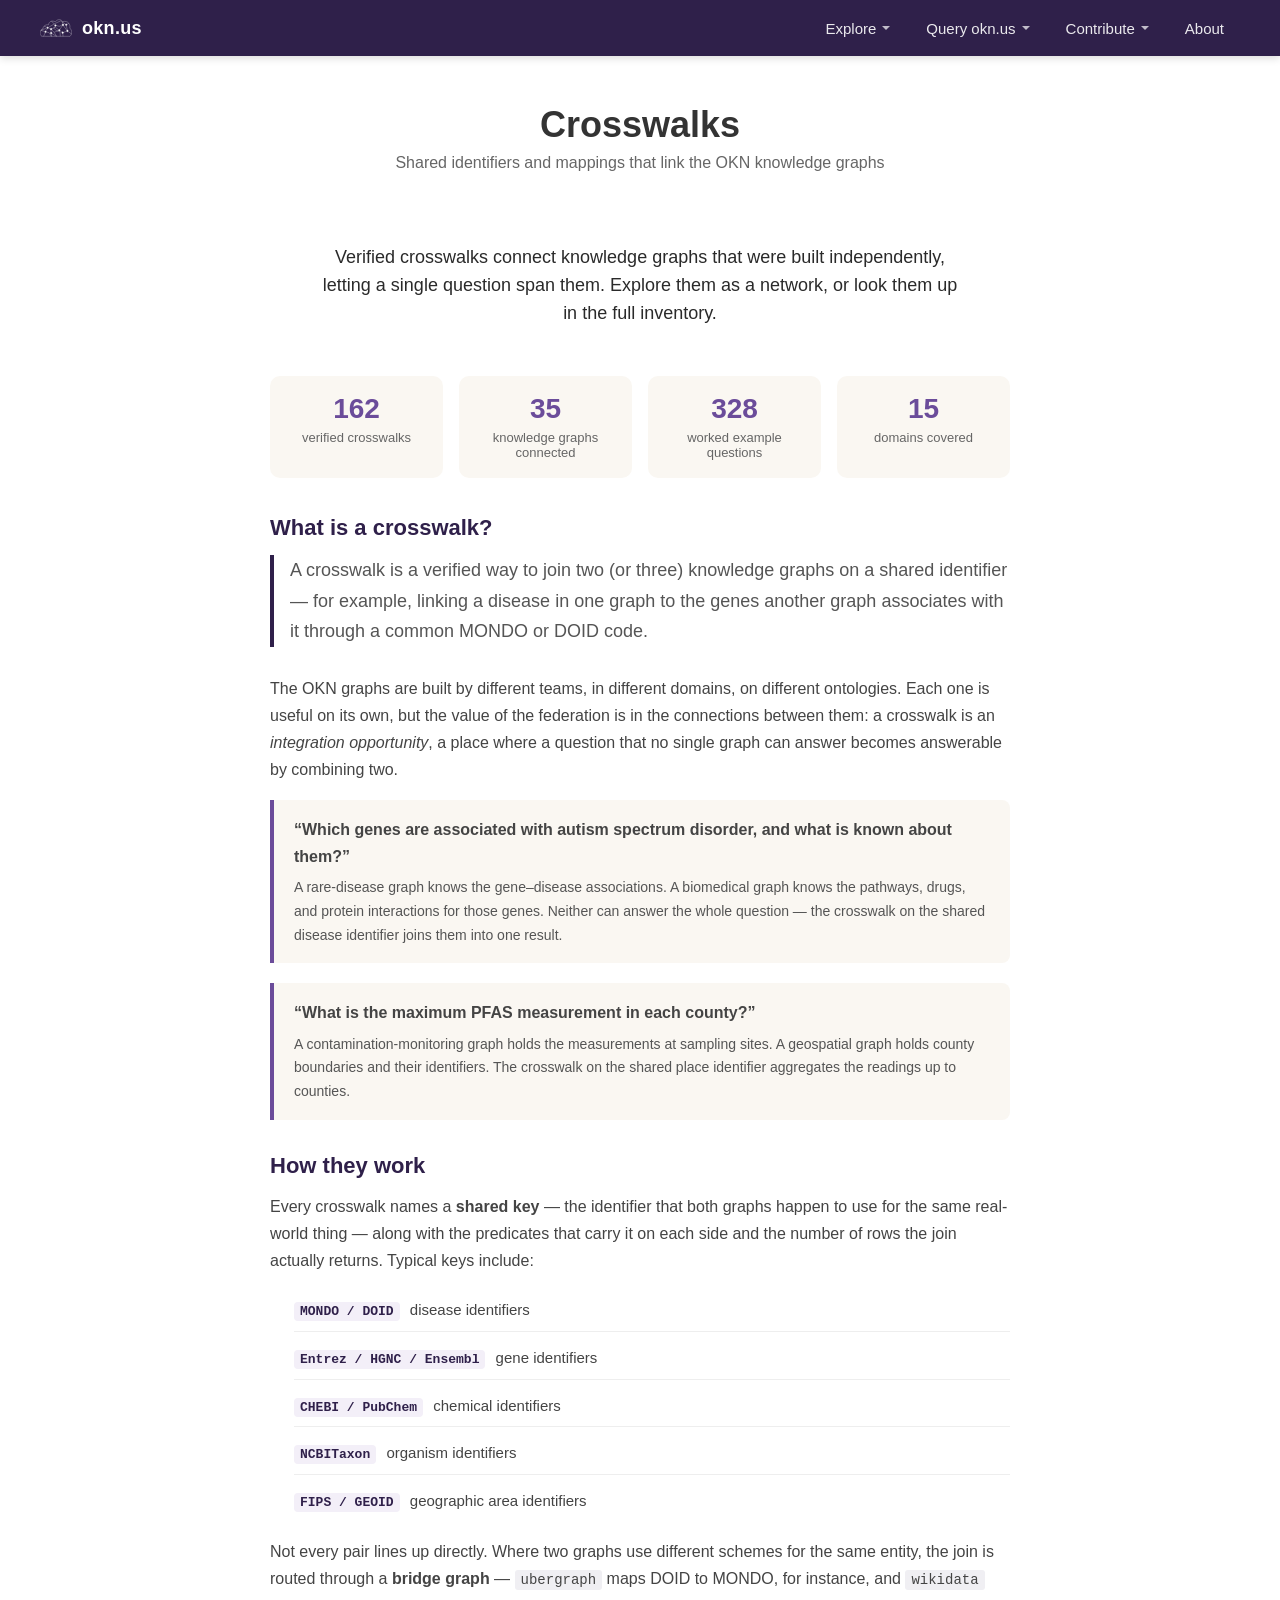
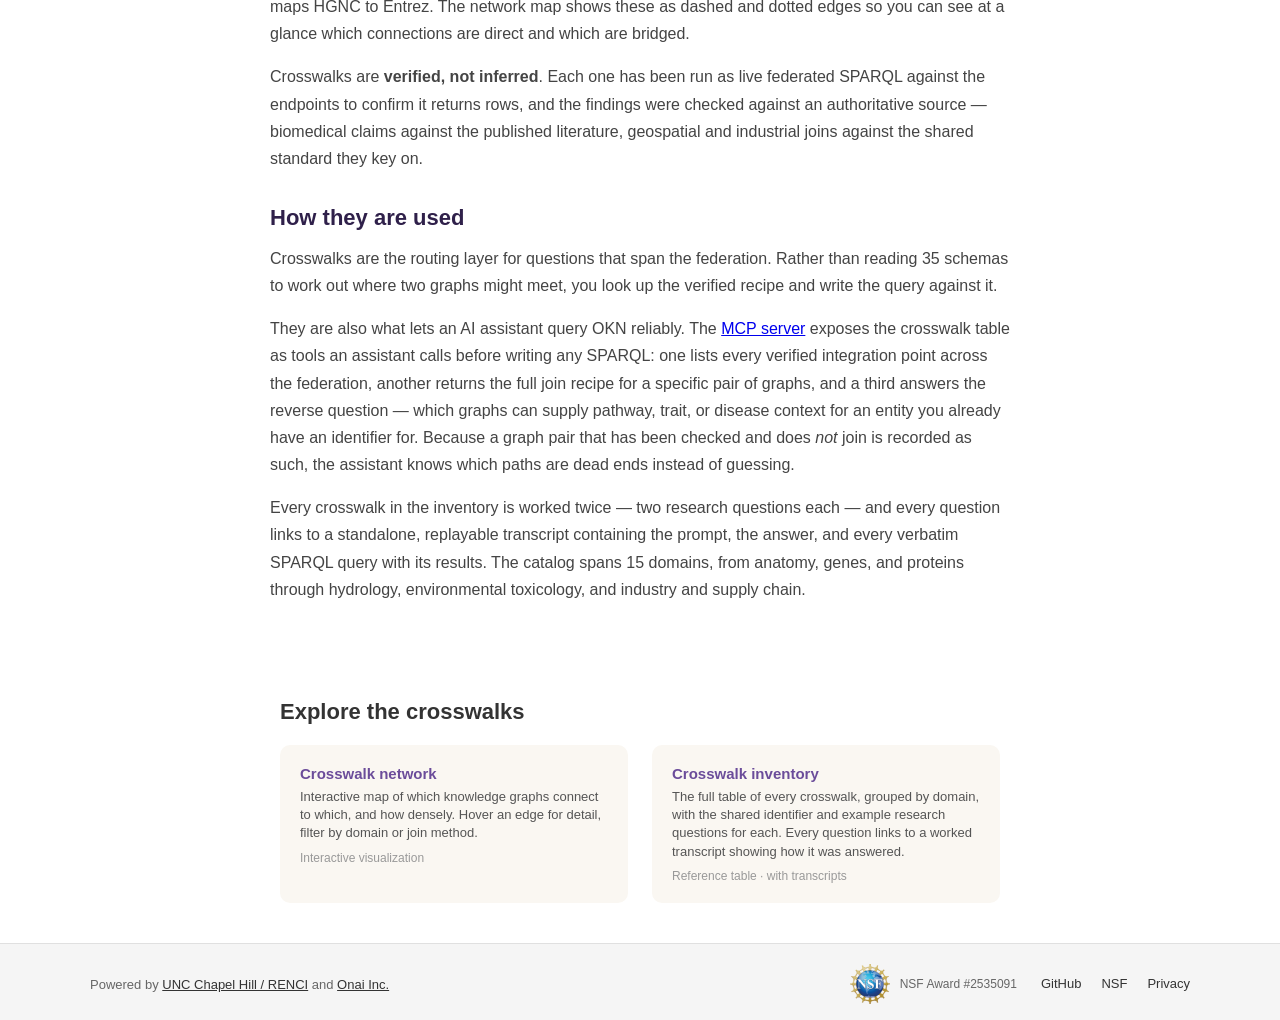
==== commit 88a1b3aa: "Add crosswalk explainer section to crosswalks page Explain what a crosswalk is, how the joins work, " ====
--- a/crosswalks.html
+++ b/crosswalks.html
@@ -130,9 +130,102 @@
             single question span them. Explore them as a network, or look them up in the full inventory.</p>
     </section>
 
+    <!-- What is a crosswalk? -->
+    <section class="crosswalk-explainer">
+        <div class="prose-inner">
+
+            <div class="crosswalk-stats">
+                <div class="crosswalk-stat">
+                    <span class="crosswalk-stat-value">162</span>
+                    <span class="crosswalk-stat-label">verified crosswalks</span>
+                </div>
+                <div class="crosswalk-stat">
+                    <span class="crosswalk-stat-value">35</span>
+                    <span class="crosswalk-stat-label">knowledge graphs connected</span>
+                </div>
+                <div class="crosswalk-stat">
+                    <span class="crosswalk-stat-value">328</span>
+                    <span class="crosswalk-stat-label">worked example questions</span>
+                </div>
+                <div class="crosswalk-stat">
+                    <span class="crosswalk-stat-value">15</span>
+                    <span class="crosswalk-stat-label">domains covered</span>
+                </div>
+            </div>
+
+            <h2>What is a crosswalk?</h2>
+            <p class="prose-lead">A crosswalk is a verified way to join two (or three) knowledge graphs on a shared
+                identifier — for example, linking a disease in one graph to the genes another graph associates with it
+                through a common MONDO or DOID code.</p>
+
+            <p>The OKN graphs are built by different teams, in different domains, on different ontologies. Each one is
+                useful on its own, but the value of the federation is in the connections between them: a crosswalk is an
+                <em>integration opportunity</em>, a place where a question that no single graph can answer becomes
+                answerable by combining two.</p>
+
+            <div class="crosswalk-example">
+                <p class="crosswalk-example-q">“Which genes are associated with autism spectrum disorder, and what is
+                    known about them?”</p>
+                <p class="crosswalk-example-a">A rare-disease graph knows the gene–disease associations. A biomedical
+                    graph knows the pathways, drugs, and protein interactions for those genes. Neither can answer the
+                    whole question — the crosswalk on the shared disease identifier joins them into one result.</p>
+            </div>
+
+            <div class="crosswalk-example">
+                <p class="crosswalk-example-q">“What is the maximum PFAS measurement in each county?”</p>
+                <p class="crosswalk-example-a">A contamination-monitoring graph holds the measurements at sampling
+                    sites. A geospatial graph holds county boundaries and their identifiers. The crosswalk on the shared
+                    place identifier aggregates the readings up to counties.</p>
+            </div>
+
+            <h2>How they work</h2>
+            <p>Every crosswalk names a <strong>shared key</strong> — the identifier that both graphs happen to use for
+                the same real-world thing — along with the predicates that carry it on each side and the number of rows
+                the join actually returns. Typical keys include:</p>
+
+            <ul class="crosswalk-keys">
+                <li><span class="crosswalk-key-name">MONDO / DOID</span> disease identifiers</li>
+                <li><span class="crosswalk-key-name">Entrez / HGNC / Ensembl</span> gene identifiers</li>
+                <li><span class="crosswalk-key-name">CHEBI / PubChem</span> chemical identifiers</li>
+                <li><span class="crosswalk-key-name">NCBITaxon</span> organism identifiers</li>
+                <li><span class="crosswalk-key-name">FIPS / GEOID</span> geographic area identifiers</li>
+            </ul>
+
+            <p>Not every pair lines up directly. Where two graphs use different schemes for the same entity, the join is
+                routed through a <strong>bridge graph</strong> — <code>ubergraph</code> maps DOID to MONDO, for
+                instance, and <code>wikidata</code> maps HGNC to Entrez. The network map shows these as dashed and
+                dotted edges so you can see at a glance which connections are direct and which are bridged.</p>
+
+            <p>Crosswalks are <strong>verified, not inferred</strong>. Each one has been run as live federated SPARQL
+                against the endpoints to confirm it returns rows, and the findings were checked against an authoritative
+                source — biomedical claims against the published literature, geospatial and industrial joins against the
+                shared standard they key on.</p>
+
+            <h2>How they are used</h2>
+            <p>Crosswalks are the routing layer for questions that span the federation. Rather than reading 35 schemas
+                to work out where two graphs might meet, you look up the verified recipe and write the query against
+                it.</p>
+
+            <p>They are also what lets an AI assistant query OKN reliably. The
+                <a href="https://okn.us/mcp">MCP server</a> exposes the crosswalk table as tools an assistant calls
+                before writing any SPARQL: one lists every verified integration point across the federation, another
+                returns the full join recipe for a specific pair of graphs, and a third answers the reverse question —
+                which graphs can supply pathway, trait, or disease context for an entity you already have an identifier
+                for. Because a graph pair that has been checked and does <em>not</em> join is recorded as such, the
+                assistant knows which paths are dead ends instead of guessing.</p>
+
+            <p>Every crosswalk in the inventory is worked twice — two research questions each — and every question links
+                to a standalone, replayable transcript containing the prompt, the answer, and every verbatim SPARQL
+                query with its results. The catalog spans 15 domains, from anatomy, genes, and proteins through
+                hydrology, environmental toxicology, and industry and supply chain.</p>
+
+        </div>
+    </section>
+
     <!-- Crosswalk destinations -->
     <section class="section-cards section-use-cases">
         <div class="section-cards-inner">
+            <h2 class="section-cards-title">Explore the crosswalks</h2>
             <div class="use-cases-grid use-cases-grid-two">
 
                 <a href="https://sbl-sdsc.github.io/mcp-okn/docs/crosswalks/crosswalk-network.html" class="use-case-card" target="_blank" rel="noopener noreferrer">
--- a/css/header.css
+++ b/css/header.css
@@ -733,7 +733,9 @@
     transform: translateY(-2px);
 }
 
-/* Two-destination variant of the use-case grid (crosswalks page). */
+/* Two-destination variant of the use-case grid (crosswalks page).
+   The grid is narrower than the 1100px section, so its heading is centred
+   over the cards rather than flush with the section edge. */
 .use-cases-grid.use-cases-grid-two {
     grid-template-columns: repeat(2, 1fr);
     gap: 24px;
@@ -741,6 +743,12 @@
     margin: 0 auto;
 }
 
+.section-cards-inner:has(> .use-cases-grid-two) > .section-cards-title {
+    max-width: 720px;
+    margin-left: auto;
+    margin-right: auto;
+}
+
 .use-case-title {
     font-size: 15px;
     font-weight: 600;
@@ -758,6 +766,108 @@
     font-size: 12px;
     color: #999;
     margin-top: 4px;
+}
+
+/* ===== Crosswalk explainer (crosswalks.html) ===== */
+/* Prose block explaining what a crosswalk is, sitting between the hero and
+   the destination cards. Reuses .prose-inner typography, adds the stat row,
+   the worked-example callout, and the join-key legend. */
+.crosswalk-explainer {
+    background: white;
+    padding: 8px 24px 40px;
+}
+
+.crosswalk-stats {
+    display: grid;
+    grid-template-columns: repeat(4, 1fr);
+    gap: 16px;
+    margin: 0 0 36px;
+}
+
+.crosswalk-stat {
+    background: #FAF7F2;
+    border-radius: 10px;
+    padding: 18px 16px;
+    text-align: center;
+}
+
+.crosswalk-stat-value {
+    display: block;
+    font-size: 28px;
+    font-weight: 700;
+    color: var(--color-primary-purple, #6B4C9A);
+    line-height: 1.1;
+}
+
+.crosswalk-stat-label {
+    display: block;
+    font-size: 13px;
+    color: #666;
+    margin-top: 6px;
+}
+
+.crosswalk-example {
+    background: #FAF7F2;
+    border-left: 4px solid var(--color-primary-purple, #6B4C9A);
+    border-radius: 0 8px 8px 0;
+    padding: 16px 20px;
+    margin: 0 0 20px;
+}
+
+.crosswalk-example-q {
+    font-size: 15px;
+    font-weight: 600;
+    color: #2f204a;
+    margin: 0 0 6px !important;
+    line-height: 1.5;
+}
+
+.crosswalk-example-a {
+    font-size: 14px !important;
+    color: #555 !important;
+    line-height: 1.6;
+    margin: 0 !important;
+}
+
+.crosswalk-keys {
+    list-style: none;
+    padding: 0;
+    margin: 0 0 16px;
+}
+
+.crosswalk-keys li {
+    font-size: 15px;
+    color: #444;
+    line-height: 1.6;
+    padding: 8px 0;
+    border-bottom: 1px solid #EEE;
+}
+
+.crosswalk-keys li:last-child {
+    border-bottom: none;
+}
+
+.crosswalk-key-name {
+    font-family: ui-monospace, SFMono-Regular, Menlo, monospace;
+    font-size: 13px;
+    font-weight: 600;
+    color: #2f204a;
+    background: #F3EFF8;
+    border-radius: 4px;
+    padding: 2px 6px;
+    margin-right: 6px;
+}
+
+@media (max-width: 900px) {
+    .crosswalk-stats {
+        grid-template-columns: repeat(2, 1fr);
+    }
+}
+
+@media (max-width: 520px) {
+    .crosswalk-stats {
+        grid-template-columns: 1fr;
+    }
 }
 
 /* ===== Footer ===== */
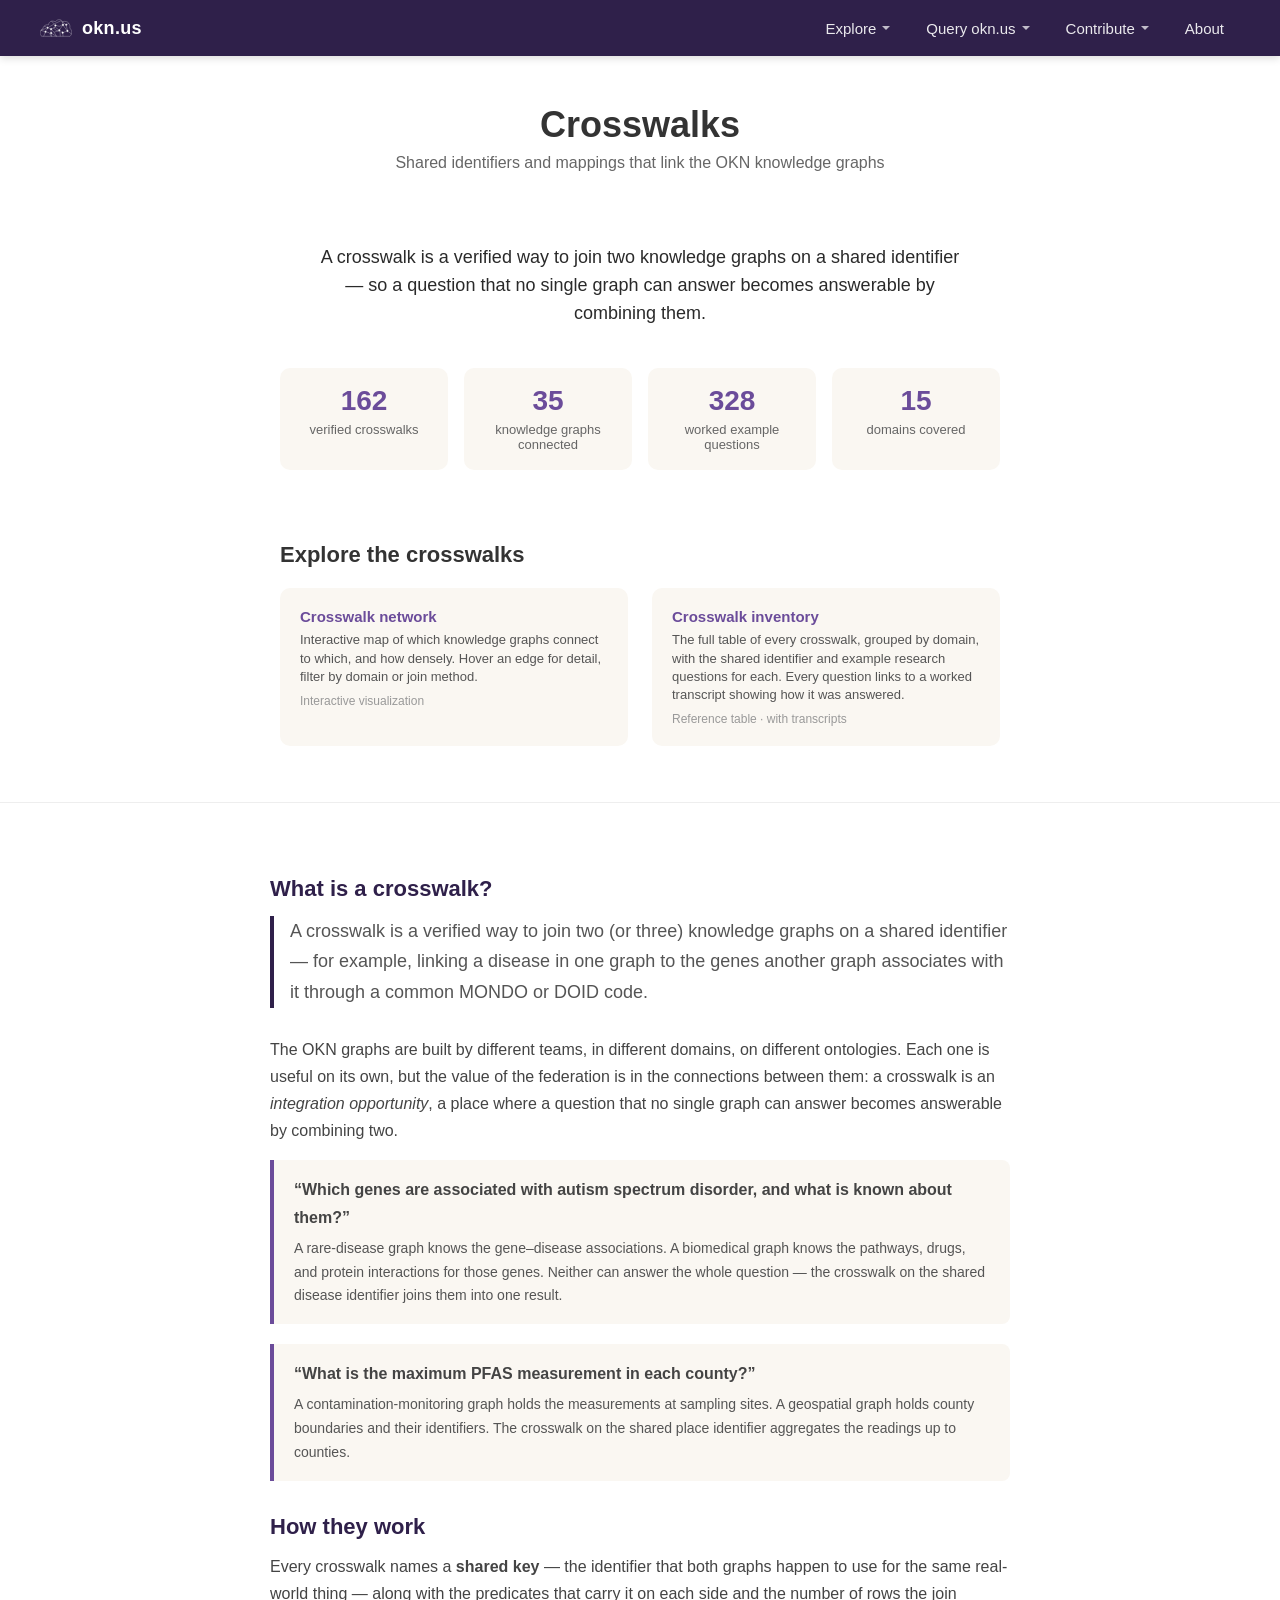
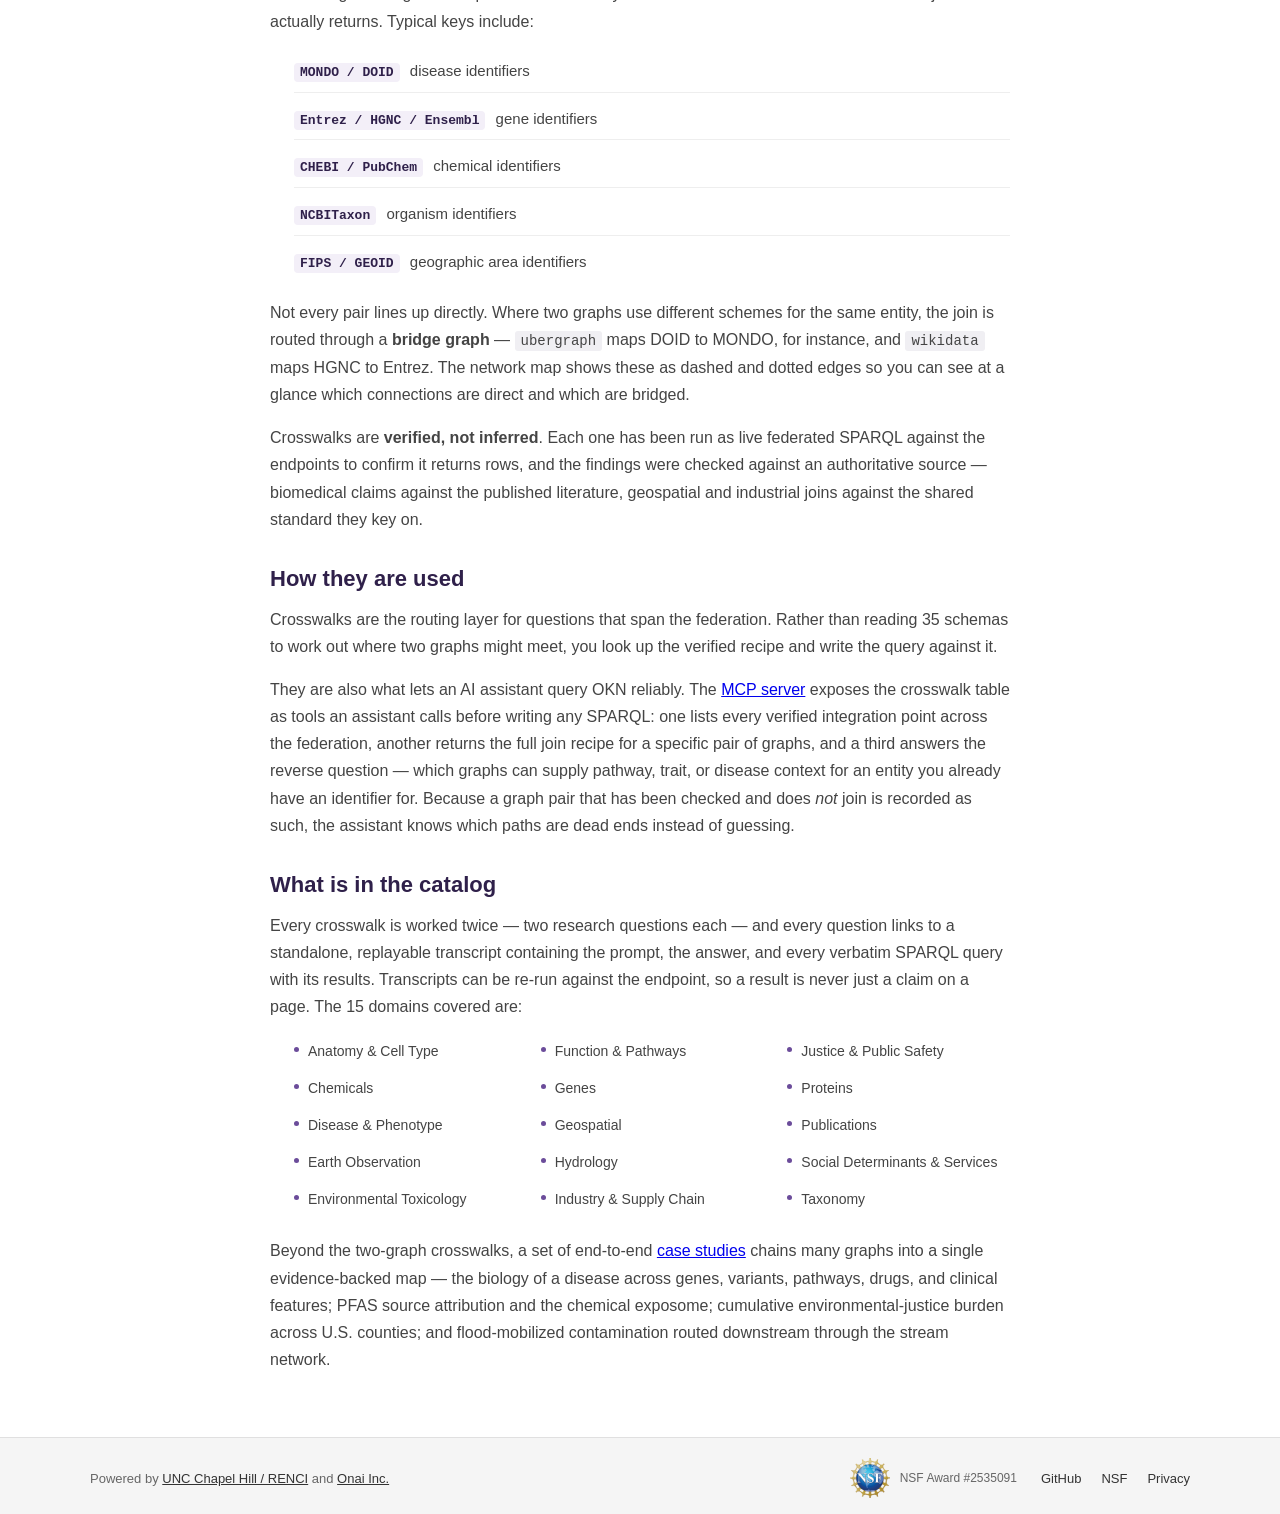
==== commit 0669186d: "Move crosswalk destinations above the explainer The Explore the crosswalks cards were buried below t" ====
--- a/crosswalks.html
+++ b/crosswalks.html
@@ -126,32 +126,57 @@
         <h1 class="hero-title">Crosswalks</h1>
         <p class="hero-subtitle">Shared identifiers and mappings that link the OKN knowledge graphs</p>
 
-        <p class="hero-blurb">Verified crosswalks connect knowledge graphs that were built independently, letting a
-            single question span them. Explore them as a network, or look them up in the full inventory.</p>
+        <p class="hero-blurb">A crosswalk is a verified way to join two knowledge graphs on a shared identifier — so a
+            question that no single graph can answer becomes answerable by combining them.</p>
+    </section>
+
+    <!-- Headline numbers -->
+    <section class="crosswalk-stats-section">
+        <div class="crosswalk-stats">
+            <div class="crosswalk-stat">
+                <span class="crosswalk-stat-value">162</span>
+                <span class="crosswalk-stat-label">verified crosswalks</span>
+            </div>
+            <div class="crosswalk-stat">
+                <span class="crosswalk-stat-value">35</span>
+                <span class="crosswalk-stat-label">knowledge graphs connected</span>
+            </div>
+            <div class="crosswalk-stat">
+                <span class="crosswalk-stat-value">328</span>
+                <span class="crosswalk-stat-label">worked example questions</span>
+            </div>
+            <div class="crosswalk-stat">
+                <span class="crosswalk-stat-value">15</span>
+                <span class="crosswalk-stat-label">domains covered</span>
+            </div>
+        </div>
+    </section>
+
+    <!-- Crosswalk destinations -->
+    <section class="section-cards section-use-cases">
+        <div class="section-cards-inner">
+            <h2 class="section-cards-title">Explore the crosswalks</h2>
+            <div class="use-cases-grid use-cases-grid-two">
+
+                <a href="https://sbl-sdsc.github.io/mcp-okn/docs/crosswalks/crosswalk-network.html" class="use-case-card" target="_blank" rel="noopener noreferrer">
+                    <strong class="use-case-title">Crosswalk network</strong>
+                    <span class="use-case-desc">Interactive map of which knowledge graphs connect to which, and how densely. Hover an edge for detail, filter by domain or join method.</span>
+                    <span class="use-case-graphs">Interactive visualization</span>
+                </a>
+
+                <a href="https://sbl-sdsc.github.io/mcp-okn/docs/crosswalks/proto-okn-crosswalk-inventory.html" class="use-case-card" target="_blank" rel="noopener noreferrer">
+                    <strong class="use-case-title">Crosswalk inventory</strong>
+                    <span class="use-case-desc">The full table of every crosswalk, grouped by domain, with the shared identifier and example research questions for each. Every question links to a worked transcript showing how it was answered.</span>
+                    <span class="use-case-graphs">Reference table · with transcripts</span>
+                </a>
+
+            </div>
+        </div>
     </section>
 
     <!-- What is a crosswalk? -->
     <section class="crosswalk-explainer">
         <div class="prose-inner">
-
-            <div class="crosswalk-stats">
-                <div class="crosswalk-stat">
-                    <span class="crosswalk-stat-value">162</span>
-                    <span class="crosswalk-stat-label">verified crosswalks</span>
-                </div>
-                <div class="crosswalk-stat">
-                    <span class="crosswalk-stat-value">35</span>
-                    <span class="crosswalk-stat-label">knowledge graphs connected</span>
-                </div>
-                <div class="crosswalk-stat">
-                    <span class="crosswalk-stat-value">328</span>
-                    <span class="crosswalk-stat-label">worked example questions</span>
-                </div>
-                <div class="crosswalk-stat">
-                    <span class="crosswalk-stat-value">15</span>
-                    <span class="crosswalk-stat-label">domains covered</span>
-                </div>
-            </div>
 
             <h2>What is a crosswalk?</h2>
             <p class="prose-lead">A crosswalk is a verified way to join two (or three) knowledge graphs on a shared
@@ -214,33 +239,37 @@
                 for. Because a graph pair that has been checked and does <em>not</em> join is recorded as such, the
                 assistant knows which paths are dead ends instead of guessing.</p>
 
-            <p>Every crosswalk in the inventory is worked twice — two research questions each — and every question links
-                to a standalone, replayable transcript containing the prompt, the answer, and every verbatim SPARQL
-                query with its results. The catalog spans 15 domains, from anatomy, genes, and proteins through
-                hydrology, environmental toxicology, and industry and supply chain.</p>
-
-        </div>
-    </section>
-
-    <!-- Crosswalk destinations -->
-    <section class="section-cards section-use-cases">
-        <div class="section-cards-inner">
-            <h2 class="section-cards-title">Explore the crosswalks</h2>
-            <div class="use-cases-grid use-cases-grid-two">
-
-                <a href="https://sbl-sdsc.github.io/mcp-okn/docs/crosswalks/crosswalk-network.html" class="use-case-card" target="_blank" rel="noopener noreferrer">
-                    <strong class="use-case-title">Crosswalk network</strong>
-                    <span class="use-case-desc">Interactive map of which knowledge graphs connect to which, and how densely. Hover an edge for detail, filter by domain or join method.</span>
-                    <span class="use-case-graphs">Interactive visualization</span>
-                </a>
-
-                <a href="https://sbl-sdsc.github.io/mcp-okn/docs/crosswalks/proto-okn-crosswalk-inventory.html" class="use-case-card" target="_blank" rel="noopener noreferrer">
-                    <strong class="use-case-title">Crosswalk inventory</strong>
-                    <span class="use-case-desc">The full table of every crosswalk, grouped by domain, with the shared identifier and example research questions for each. Every question links to a worked transcript showing how it was answered.</span>
-                    <span class="use-case-graphs">Reference table · with transcripts</span>
-                </a>
-
-            </div>
+            <h2>What is in the catalog</h2>
+            <p>Every crosswalk is worked twice — two research questions each — and every question links to a
+                standalone, replayable transcript containing the prompt, the answer, and every verbatim SPARQL query
+                with its results. Transcripts can be re-run against the endpoint, so a result is never just a claim on a
+                page. The 15 domains covered are:</p>
+
+            <ul class="crosswalk-domains">
+                <li>Anatomy &amp; Cell Type</li>
+                <li>Chemicals</li>
+                <li>Disease &amp; Phenotype</li>
+                <li>Earth Observation</li>
+                <li>Environmental Toxicology</li>
+                <li>Function &amp; Pathways</li>
+                <li>Genes</li>
+                <li>Geospatial</li>
+                <li>Hydrology</li>
+                <li>Industry &amp; Supply Chain</li>
+                <li>Justice &amp; Public Safety</li>
+                <li>Proteins</li>
+                <li>Publications</li>
+                <li>Social Determinants &amp; Services</li>
+                <li>Taxonomy</li>
+            </ul>
+
+            <p>Beyond the two-graph crosswalks, a set of end-to-end <a
+                    href="https://github.com/sbl-sdsc/mcp-okn#case-studies" target="_blank"
+                    rel="noopener noreferrer">case studies</a> chains many graphs into a single evidence-backed map —
+                the biology of a disease across genes, variants, pathways, drugs, and clinical features; PFAS source
+                attribution and the chemical exposome; cumulative environmental-justice burden across U.S. counties;
+                and flood-mobilized contamination routed downstream through the stream network.</p>
+
         </div>
     </section>
 
--- a/css/header.css
+++ b/css/header.css
@@ -772,16 +772,27 @@
 /* Prose block explaining what a crosswalk is, sitting between the hero and
    the destination cards. Reuses .prose-inner typography, adds the stat row,
    the worked-example callout, and the join-key legend. */
+/* Detailed prose, below the destination cards. The rule separates it from the
+   cards section, which shares the same white background. */
 .crosswalk-explainer {
     background: white;
-    padding: 8px 24px 40px;
+    padding: 40px 24px 48px;
+    border-top: 1px solid #EEE;
+    margin-top: 16px;
+}
+
+/* Headline numbers, shown between the hero and the destination cards. */
+.crosswalk-stats-section {
+    background: white;
+    padding: 0 24px 32px;
 }
 
 .crosswalk-stats {
     display: grid;
     grid-template-columns: repeat(4, 1fr);
     gap: 16px;
-    margin: 0 0 36px;
+    max-width: 720px;
+    margin: 0 auto;
 }
 
 .crosswalk-stat {
@@ -845,6 +856,35 @@
 
 .crosswalk-keys li:last-child {
     border-bottom: none;
+}
+
+/* Domain coverage — a compact multi-column list, not a bulleted stack. */
+.crosswalk-domains {
+    list-style: none;
+    padding: 0;
+    margin: 0 0 24px;
+    columns: 3;
+    column-gap: 24px;
+}
+
+.crosswalk-domains li {
+    font-size: 14px;
+    color: #444;
+    line-height: 1.5;
+    padding: 5px 0 5px 14px;
+    position: relative;
+    break-inside: avoid;
+}
+
+.crosswalk-domains li::before {
+    content: "";
+    position: absolute;
+    left: 0;
+    top: 11px;
+    width: 5px;
+    height: 5px;
+    border-radius: 50%;
+    background: var(--color-primary-purple, #6B4C9A);
 }
 
 .crosswalk-key-name {
@@ -862,11 +902,19 @@
     .crosswalk-stats {
         grid-template-columns: repeat(2, 1fr);
     }
+
+    .crosswalk-domains {
+        columns: 2;
+    }
 }
 
 @media (max-width: 520px) {
     .crosswalk-stats {
         grid-template-columns: 1fr;
+    }
+
+    .crosswalk-domains {
+        columns: 1;
     }
 }
 
